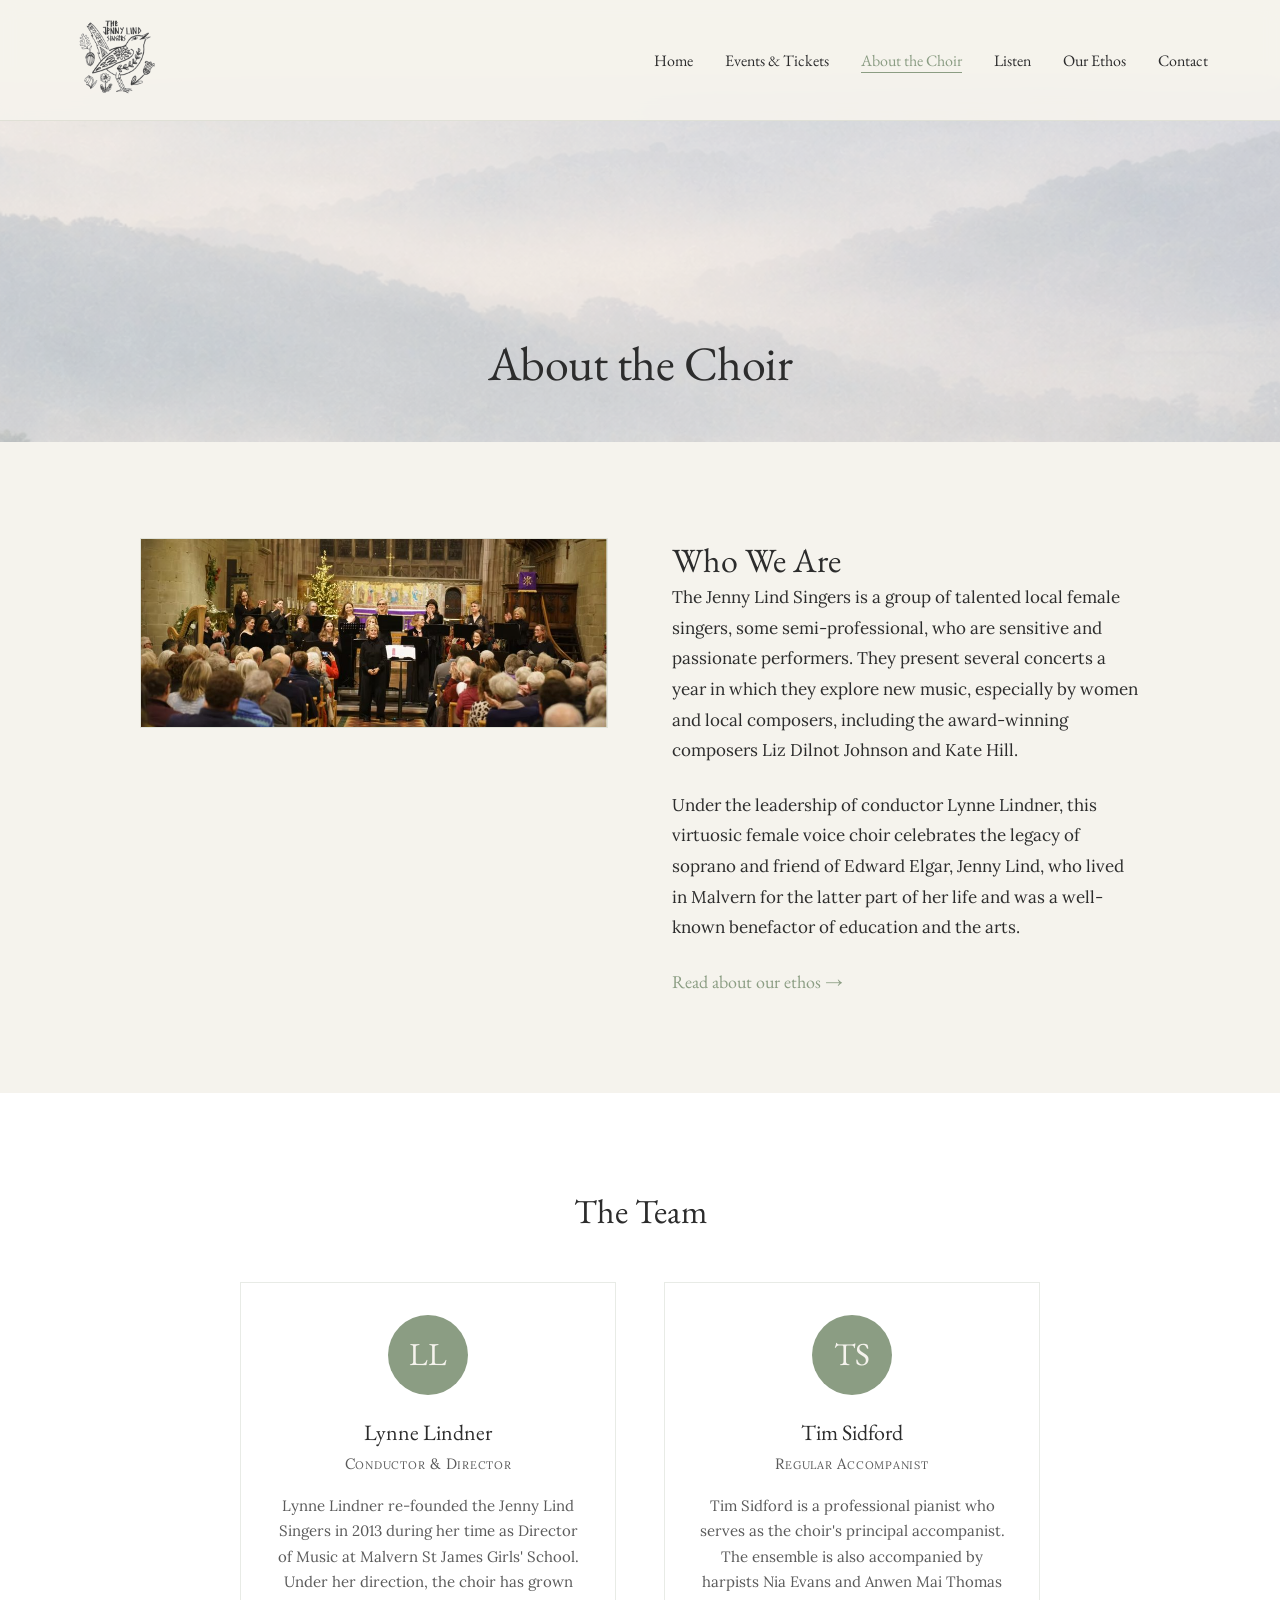
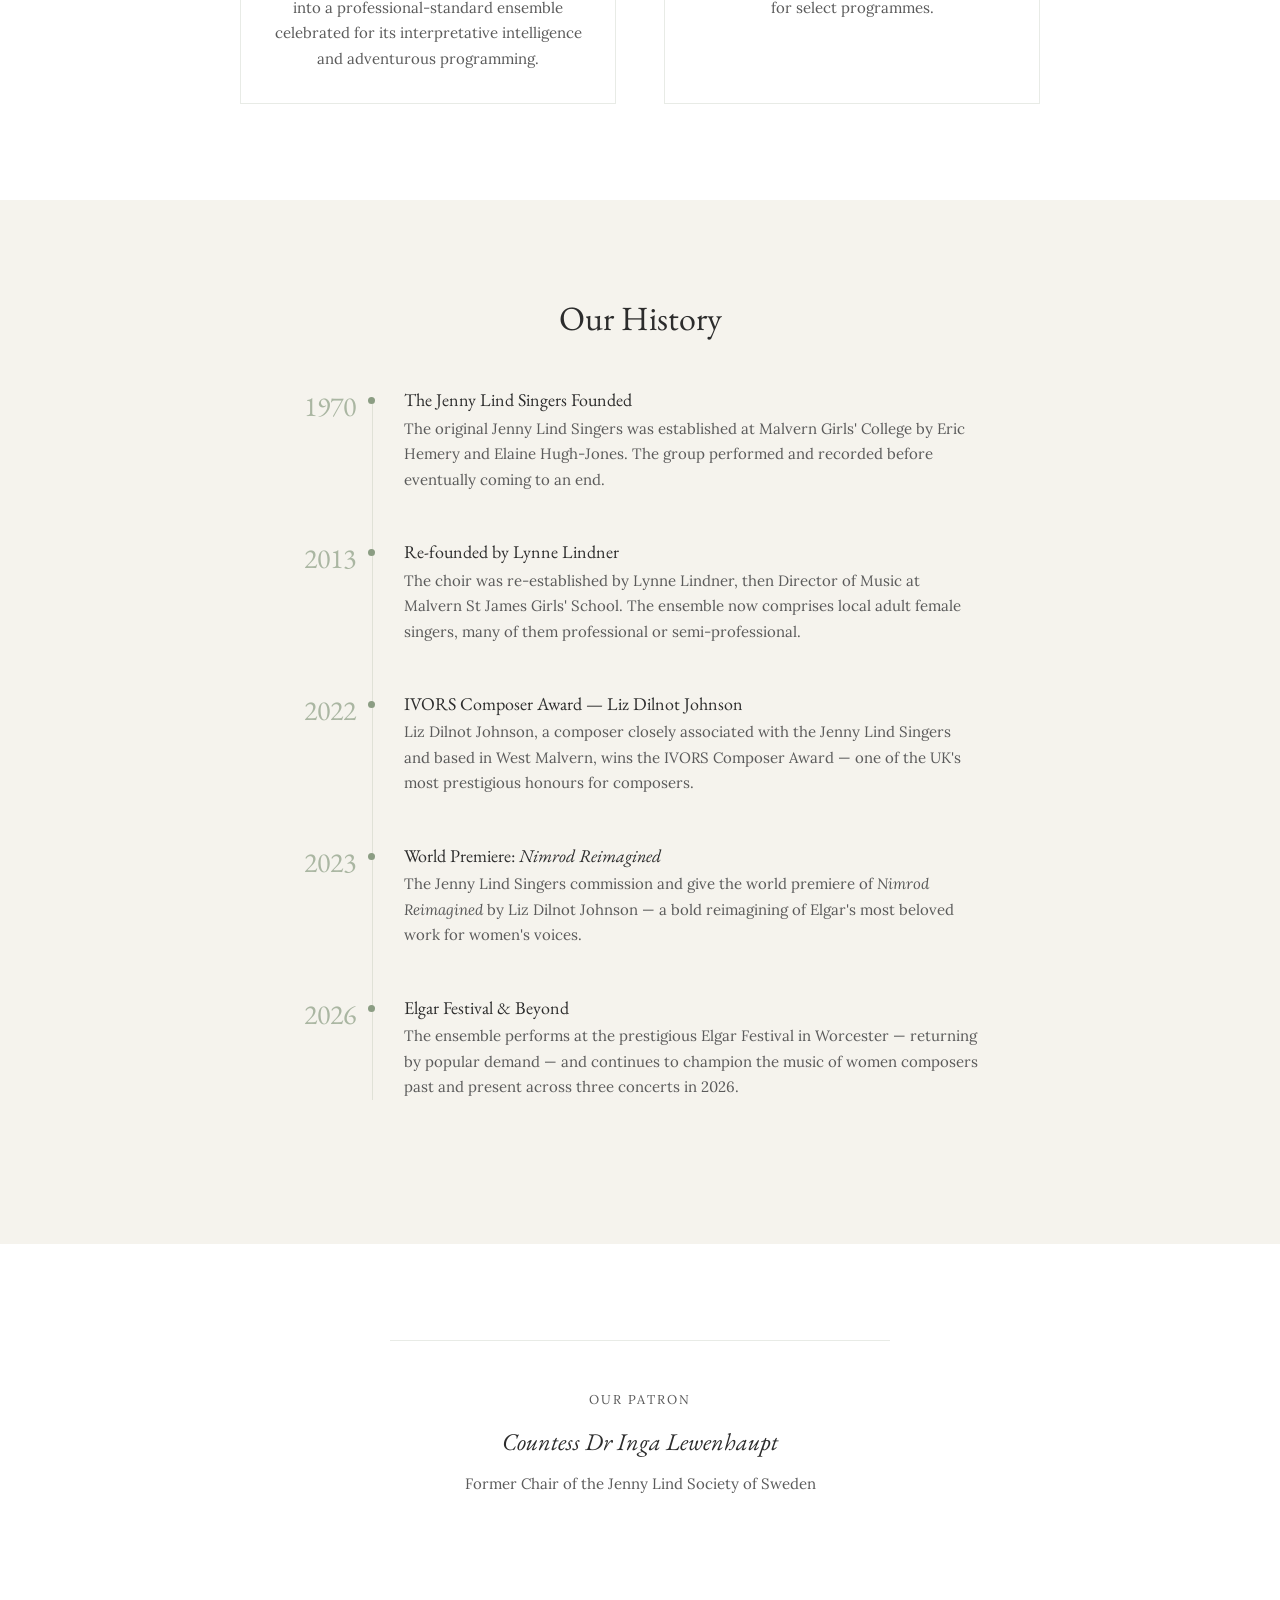
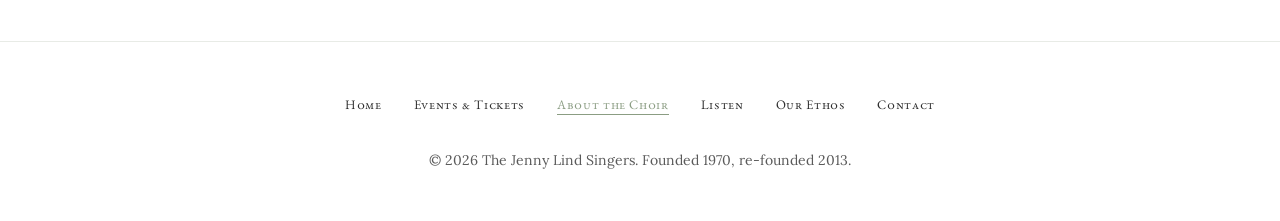
==== about.html @ fe345104 "Add multi-page site: About, Events, Listen, Ethos, Contact - Extract styles to shared styles.css and" ====
<!DOCTYPE html>
<html lang="en">
<head>
    <meta charset="UTF-8">
    <meta name="viewport" content="width=device-width, initial-scale=1.0">
    <title>About the Choir — The Jenny Lind Singers</title>
    <meta name="description" content="The story, the people, and the legacy behind the Jenny Lind Singers — a virtuosic female voice choir rooted in the Malvern Hills.">
    <link rel="preconnect" href="https://fonts.googleapis.com">
    <link rel="preconnect" href="https://fonts.gstatic.com" crossorigin>
    <link href="https://fonts.googleapis.com/css2?family=EB+Garamond:ital,wght@0,400;0,500;0,600;1,400&family=Lora:ital,wght@0,400;0,500;1,400&display=swap" rel="stylesheet">
    <link rel="stylesheet" href="styles.css">
</head>
<body>

    <header>
        <div class="header-content">
            <a href="index.html">
                <img src="JLS_logo.png" alt="The Jenny Lind Singers — Home" class="logo">
            </a>
            <nav aria-label="Main navigation">
                <ul>
                    <li><a href="index.html">Home</a></li>
                    <li><a href="events.html">Events &amp; Tickets</a></li>
                    <li><a href="about.html">About the Choir</a></li>
                    <li><a href="listen.html">Listen</a></li>
                    <li><a href="ethos.html">Our Ethos</a></li>
                    <li><a href="contact.html">Contact</a></li>
                </ul>
            </nav>
            <button class="nav-toggle" aria-label="Open navigation" aria-expanded="false">
                <span></span><span></span><span></span>
            </button>
        </div>
    </header>

    <div class="page-hero page-hero--hills">
        <div class="page-hero-content">
            <h1>About the Choir</h1>
        </div>
    </div>

    <main>

        <!-- Introduction -->
        <section>
            <div class="container">
                <div class="about-intro-grid">
                    <div>
                        <img src="extracted/group-photo.jpg" alt="The Jenny Lind Singers in performance, December 2025. Photograph by Michael Whitefoot.">
                    </div>
                    <div class="about-intro-text">
                        <h2>Who We Are</h2>
                        <p>The Jenny Lind Singers is a group of talented local female singers, some semi-professional, who are sensitive and passionate performers. They present several concerts a year in which they explore new music, especially by women and local composers, including the award-winning composers Liz Dilnot Johnson and Kate Hill.</p>
                        <p>Under the leadership of conductor Lynne Lindner, this virtuosic female voice choir celebrates the legacy of soprano and friend of Edward Elgar, Jenny Lind, who lived in Malvern for the latter part of her life and was a well-known benefactor of education and the arts.</p>
                        <a href="ethos.html" class="ethos-link">Read about our ethos →</a>
                    </div>
                </div>
            </div>
        </section>

        <!-- The Team -->
        <section style="background: white;">
            <div class="container">
                <h2 style="text-align: center; margin-bottom: 3rem;">The Team</h2>
                <div class="people-grid">
                    <div class="profile-card">
                        <div class="profile-initial">LL</div>
                        <h3>Lynne Lindner</h3>
                        <p class="profile-role">Conductor &amp; Director</p>
                        <p>Lynne Lindner re-founded the Jenny Lind Singers in 2013 during her time as Director of Music at Malvern St James Girls' School. Under her direction, the choir has grown into a professional-standard ensemble celebrated for its interpretative intelligence and adventurous programming.</p>
                    </div>
                    <div class="profile-card">
                        <div class="profile-initial">TS</div>
                        <h3>Tim Sidford</h3>
                        <p class="profile-role">Regular Accompanist</p>
                        <p>Tim Sidford is a professional pianist who serves as the choir's principal accompanist. The ensemble is also accompanied by harpists Nia Evans and Anwen Mai Thomas for select programmes.</p>
                    </div>
                </div>
            </div>
        </section>

        <!-- History -->
        <section>
            <div class="container">
                <h2 style="text-align: center; margin-bottom: 3rem;">Our History</h2>
                <div class="timeline">
                    <div class="timeline-entry">
                        <div class="timeline-year">1970</div>
                        <div class="timeline-dot"></div>
                        <div class="timeline-text">
                            <h4>The Jenny Lind Singers Founded</h4>
                            <p>The original Jenny Lind Singers was established at Malvern Girls' College by Eric Hemery and Elaine Hugh-Jones. The group performed and recorded before eventually coming to an end.</p>
                        </div>
                    </div>
                    <div class="timeline-entry">
                        <div class="timeline-year">2013</div>
                        <div class="timeline-dot"></div>
                        <div class="timeline-text">
                            <h4>Re-founded by Lynne Lindner</h4>
                            <p>The choir was re-established by Lynne Lindner, then Director of Music at Malvern St James Girls' School. The ensemble now comprises local adult female singers, many of them professional or semi-professional.</p>
                        </div>
                    </div>
                    <div class="timeline-entry">
                        <div class="timeline-year">2022</div>
                        <div class="timeline-dot"></div>
                        <div class="timeline-text">
                            <h4>IVORS Composer Award — Liz Dilnot Johnson</h4>
                            <p>Liz Dilnot Johnson, a composer closely associated with the Jenny Lind Singers and based in West Malvern, wins the IVORS Composer Award — one of the UK's most prestigious honours for composers.</p>
                        </div>
                    </div>
                    <div class="timeline-entry">
                        <div class="timeline-year">2023</div>
                        <div class="timeline-dot"></div>
                        <div class="timeline-text">
                            <h4>World Premiere: <em>Nimrod Reimagined</em></h4>
                            <p>The Jenny Lind Singers commission and give the world premiere of <em>Nimrod Reimagined</em> by Liz Dilnot Johnson — a bold reimagining of Elgar's most beloved work for women's voices.</p>
                        </div>
                    </div>
                    <div class="timeline-entry">
                        <div class="timeline-year">2026</div>
                        <div class="timeline-dot"></div>
                        <div class="timeline-text">
                            <h4>Elgar Festival &amp; Beyond</h4>
                            <p>The ensemble performs at the prestigious Elgar Festival in Worcester — returning by popular demand — and continues to champion the music of women composers past and present across three concerts in 2026.</p>
                        </div>
                    </div>
                </div>
            </div>
        </section>

        <!-- Patron -->
        <section style="background: white;">
            <div class="container">
                <div class="patron-block">
                    <p class="patron-title">Our Patron</p>
                    <p class="patron-name">Countess Dr Inga Lewenhaupt</p>
                    <p class="patron-note">Former Chair of the Jenny Lind Society of Sweden</p>
                </div>
            </div>
        </section>

    </main>

    <footer>
        <div class="footer-content">
            <nav class="footer-nav" aria-label="Footer navigation">
                <ul>
                    <li><a href="index.html">Home</a></li>
                    <li><a href="events.html">Events &amp; Tickets</a></li>
                    <li><a href="about.html">About the Choir</a></li>
                    <li><a href="listen.html">Listen</a></li>
                    <li><a href="ethos.html">Our Ethos</a></li>
                    <li><a href="contact.html">Contact</a></li>
                </ul>
            </nav>
            <p class="copyright">© 2026 The Jenny&nbsp;Lind Singers. Founded 1970, re-founded 2013.</p>
        </div>
    </footer>

    <script src="nav.js"></script>
</body>
</html>
---- styles.css ----
/* ===== CSS Variables ===== */
:root {
    --sage-green: #8B9D83;
    --cream: #F5F3ED;
    --lavender: #D4C9DB;
    --text-dark: #2C2C2C;
    --text-light: #5A5A5A;
    --border-subtle: rgba(139, 157, 131, 0.2);
}

/* ===== Reset & Base ===== */
* { margin: 0; padding: 0; box-sizing: border-box; }
html { scroll-behavior: smooth; }
body {
    font-family: 'Lora', serif;
    font-size: 16px;
    line-height: 1.7;
    color: var(--text-dark);
    background-color: var(--cream);
    text-rendering: optimizeLegibility;
}

/* ===== Typography ===== */
h1, h2, h3, h4, h5, h6 {
    font-family: 'EB Garamond', serif;
    font-weight: 400;
    line-height: 1.3;
    font-feature-settings: "liga" 1, "kern" 1;
}
h1 { font-size: 3.375rem; letter-spacing: -0.01em; }
h2 { font-size: 2.125rem; }
h3 { font-size: 1.5rem; }

a { color: var(--sage-green); text-decoration: none; transition: all 0.3s ease; }
a:hover { text-decoration: underline; }

/* ===== Header ===== */
header {
    position: fixed; top: 0; left: 0; right: 0;
    background: rgba(245, 243, 237, 0.95);
    backdrop-filter: blur(10px);
    z-index: 1000;
    border-bottom: 1px solid var(--border-subtle);
}
.header-content {
    max-width: 1200px; margin: 0 auto;
    padding: 1rem 2rem;
    display: flex; justify-content: space-between; align-items: center;
}
.logo { max-height: 80px; width: auto; }
nav ul { list-style: none; display: flex; gap: 2rem; }
nav a { font-family: 'EB Garamond', serif; font-size: 1rem; color: var(--text-dark); transition: color 0.3s ease, letter-spacing 0.2s ease; }
nav a:hover { color: var(--sage-green); text-decoration: none; letter-spacing: 0.02em; }
nav a.nav-active { color: var(--sage-green); border-bottom: 1px solid var(--sage-green); padding-bottom: 1px; }

/* ===== Mobile Nav Toggle ===== */
.nav-toggle {
    display: none; flex-direction: column; gap: 5px;
    background: none; border: none; cursor: pointer; padding: 0.5rem;
}
.nav-toggle span {
    display: block; width: 24px; height: 1px;
    background: var(--text-dark);
    transition: transform 0.3s ease, opacity 0.3s ease;
}

/* ===== Hero ===== */
#hero {
    min-height: 70vh; height: 70vh;
    display: flex; flex-direction: column;
    justify-content: center; align-items: center; text-align: center;
    background-image: url('waves2.png');
    background-size: cover; background-position: center; background-repeat: no-repeat;
    padding: 2rem; margin-top: 82px; position: relative;
}
#hero::before {
    content: ''; position: absolute; inset: 0;
    background: rgba(245, 243, 237, 0.3);
}
.hero-content { position: relative; z-index: 1; max-width: 800px; }
#hero h1 { margin-bottom: 1rem; animation: fadeUp 0.8s ease both; }
.hero-subtitle {
    font-family: 'EB Garamond', serif;
    font-size: 1.375rem; font-weight: 400;
    color: var(--text-light);
    animation: fadeUp 0.8s ease 0.2s both;
}

@keyframes fadeUp {
    from { opacity: 0; transform: translateY(16px); }
    to   { opacity: 1; transform: translateY(0); }
}

/* ===== Inner Page Hero ===== */
.page-hero {
    min-height: 40vh;
    display: flex; align-items: flex-end;
    padding-bottom: 3rem;
    background-image: url('waves2.png');
    background-size: cover; background-position: center;
    margin-top: 82px; position: relative;
}
.page-hero::before {
    content: ''; position: absolute; inset: 0;
    background: rgba(245, 243, 237, 0.55);
}
.page-hero-content {
    position: relative; z-index: 1;
    max-width: 1200px; margin: 0 auto; padding: 0 2rem;
}
.page-hero h1 { font-size: 3rem; letter-spacing: -0.01em; }
.page-hero--hills { background-image: url('3hills.png'); }

/* ===== Container & Layout ===== */
.container { max-width: 1200px; margin: 0 auto; padding: 0 2rem; }
section { padding: 6rem 0; }

/* ===== Next Concert (homepage) ===== */
#next-concert { text-align: center; }
.concert-card {
    max-width: 600px; margin: 3rem auto 0;
    padding: 3rem; border: 1px solid var(--border-subtle); background: white;
}
.concert-card h3 { font-size: 2rem; margin-bottom: 1.5rem; }
.concert-details { margin-bottom: 2rem; color: var(--text-light); }
.concert-details p { margin: 0.5rem 0; }
.qr-block { margin-top: 1rem; padding-top: 1rem; border-top: 1px solid var(--border-subtle); }
.qr-label { font-size: 0.875rem; color: var(--text-light); margin-bottom: 0.5rem; }
.qr-code { width: 150px; height: 150px; display: block; margin: 0 auto; }
.also-coming-up { margin-top: 1.5rem; font-size: 0.9375rem; color: var(--text-light); }
.ethos-second { margin-top: 1rem; }

/* ===== Buttons ===== */
.btn-primary {
    display: inline-block; padding: 14px 32px;
    background-color: var(--sage-green); color: var(--cream);
    border: none; border-radius: 0;
    font-family: 'EB Garamond', serif; font-size: 1.125rem;
    cursor: pointer; transition: background-color 0.3s ease; text-decoration: none;
}
.btn-primary:hover { background-color: #7a8c73; text-decoration: none; }
.btn-secondary {
    display: inline-block; padding: 12px 28px;
    background: transparent; color: var(--sage-green);
    border: 1px solid var(--sage-green); border-radius: 0;
    font-family: 'EB Garamond', serif; font-size: 1rem;
    cursor: pointer; transition: all 0.3s ease; text-decoration: none;
}
.btn-secondary:hover { background: var(--sage-green); color: var(--cream); text-decoration: none; }
.btn-submit { width: 100%; }

/* ===== Audio Player ===== */
#audio { background: white; padding: 2.5rem 0; }
#audio h2 { text-align: center; margin-bottom: 2rem; }
.audio-player { max-width: 700px; margin: 0 auto; }
.audio-intro { color: var(--text-light); font-size: 1rem; margin-bottom: 2rem; }
.track-list { margin-bottom: 2rem; }
.track-item { padding: 1rem; border-bottom: 1px solid var(--border-subtle); cursor: pointer; transition: background-color 0.3s ease; }
.track-item:hover { background-color: rgba(139, 157, 131, 0.05); }
.track-item.active { background-color: rgba(139, 157, 131, 0.1); }
.track-title { font-weight: 500; color: var(--text-dark); }
.track-source { font-size: 0.875rem; color: var(--text-light); margin-top: 0.25rem; }
.audio-controls { display: flex; align-items: center; gap: 1rem; padding: 1.5rem; border: 1px solid var(--border-subtle); }
.play-btn {
    width: 48px; height: 48px; border-radius: 50%;
    background-color: var(--sage-green); border: none; cursor: pointer;
    display: flex; align-items: center; justify-content: center; flex-shrink: 0;
    transition: background-color 0.3s ease;
}
.play-btn:hover { background-color: #7a8c73; }
.play-icon { width: 0; height: 0; border-style: solid; border-width: 8px 0 8px 14px; border-color: transparent transparent transparent var(--cream); margin-left: 3px; }
.pause-icon { display: none; width: 14px; height: 16px; border-left: 4px solid var(--cream); border-right: 4px solid var(--cream); }
.play-btn.playing .play-icon { display: none; }
.play-btn.playing .pause-icon { display: block; }
.progress-container { flex: 1; display: flex; flex-direction: column; gap: 0.5rem; }
.progress-bar { width: 100%; height: 4px; background-color: var(--border-subtle); cursor: pointer; position: relative; }
.progress-fill { height: 100%; background-color: var(--sage-green); width: 0%; transition: width 0.1s linear; }
.time-display { font-size: 0.875rem; color: var(--text-light); }

/* ===== Reviews / Social Proof ===== */
#reviews { background: white; padding: 2.5rem 0; }
.reviews-container { max-width: 800px; margin: 0 auto; }
.review { margin-bottom: 2rem; }
.review:last-child { margin-bottom: 0; }
.review-text { font-style: italic; font-size: 1.125rem; line-height: 1.8; margin-bottom: 1rem; }
.review-attribution { text-align: right; color: var(--text-light); font-size: 0.9375rem; }
.accolade { text-align: center; margin-top: 2rem; color: var(--text-light); }

/* ===== Ethos (homepage section) ===== */
#ethos { text-align: center; }
.ethos-content { max-width: 700px; margin: 0 auto; }
#ethos h2 { margin-bottom: 2rem; }
#ethos p { margin-bottom: 2rem; font-size: 1.0625rem; line-height: 1.8; }
.ethos-link { font-family: 'EB Garamond', serif; font-size: 1.125rem; }
.history-note { margin-top: 3rem; font-size: 0.9375rem; color: var(--text-light); }

/* ===== Composers (homepage section) ===== */
#composers { background: white; }
#composers h2 { text-align: center; margin-bottom: 1rem; }
.composers-intro { text-align: center; color: var(--text-light); margin-bottom: 2rem; }
.composers-list { max-width: 600px; margin: 0 auto; display: grid; grid-template-columns: 1fr 1fr; gap: 2rem; }
.composer-link { text-align: center; padding: 2rem; border: 1px solid var(--border-subtle); transition: border-color 0.3s ease; }
.composer-link:hover { border-color: var(--sage-green); text-decoration: none; }
.composer-name { font-family: 'EB Garamond', serif; font-size: 1.25rem; color: var(--text-dark); }

/* ===== Mailing List ===== */
#mailing-list { text-align: center; }
#mailing-list h2 { margin-bottom: 1rem; }
.mailing-list-benefit { color: var(--text-light); margin-bottom: 2rem; }
.mailing-form { max-width: 500px; margin: 0 auto; }
.form-group { margin-bottom: 1rem; text-align: left; }
.form-group label { display: block; margin-bottom: 0.5rem; font-size: 0.9375rem; }
.form-group input[type="email"],
.form-group input[type="text"] {
    width: 100%; padding: 12px;
    border: 1px solid var(--border-subtle); border-radius: 0;
    font-family: 'Lora', serif; font-size: 1rem; background: white;
}
.form-group input[type="email"]:focus,
.form-group input[type="text"]:focus {
    outline: none; border-color: var(--sage-green);
    box-shadow: 0 0 0 3px rgba(139, 157, 131, 0.15);
}
.checkbox-group { display: flex; align-items: flex-start; gap: 0.5rem; margin-bottom: 1.5rem; }
.checkbox-group input[type="checkbox"] { margin-top: 0.25rem; flex-shrink: 0; }
.checkbox-group label { font-size: 0.875rem; color: var(--text-light); }

/* ===== Footer ===== */
footer { background: white; border-top: 1px solid var(--border-subtle); padding: 3rem 0; }
.footer-content { max-width: 1200px; margin: 0 auto; padding: 0 2rem; text-align: center; }
.footer-nav { margin-bottom: 2rem; }
.footer-nav ul { list-style: none; display: flex; justify-content: center; gap: 2rem; flex-wrap: wrap; }
.footer-nav a {
    font-family: 'EB Garamond', serif; color: var(--text-dark);
    font-variant: small-caps; letter-spacing: 0.05em; font-size: 0.8125rem;
    transition: color 0.3s ease;
}
.footer-nav a:hover { color: var(--sage-green); text-decoration: none; }
.copyright { color: var(--text-light); font-size: 0.875rem; }

/* ===== Focus States ===== */
a:focus, button:focus, input:focus, select:focus, textarea:focus {
    outline: 2px solid var(--sage-green); outline-offset: 2px;
}

/* ===== About Page ===== */
.about-intro-grid {
    display: grid; grid-template-columns: 1fr 1fr; gap: 4rem; align-items: start;
    max-width: 1000px; margin: 0 auto;
}
.about-intro-grid img { width: 100%; height: auto; border: 1px solid var(--border-subtle); }
.about-intro-text p { font-size: 1.0625rem; line-height: 1.8; margin-bottom: 1.5rem; }
.people-grid { display: grid; grid-template-columns: 1fr 1fr; gap: 3rem; max-width: 800px; margin: 0 auto; }
.profile-card { text-align: center; padding: 2rem; border: 1px solid var(--border-subtle); background: white; }
.profile-initial {
    width: 80px; height: 80px; border-radius: 50%;
    background: var(--sage-green); color: var(--cream);
    font-family: 'EB Garamond', serif; font-size: 2rem;
    display: flex; align-items: center; justify-content: center;
    margin: 0 auto 1.5rem;
}
.profile-card h3 { font-size: 1.375rem; margin-bottom: 0.25rem; }
.profile-role { font-variant: small-caps; font-size: 0.875rem; color: var(--text-light); letter-spacing: 0.05em; margin-bottom: 1rem; }
.profile-card p { font-size: 0.9375rem; color: var(--text-light); line-height: 1.7; }
.patron-block { text-align: center; max-width: 500px; margin: 0 auto; padding: 3rem 0; border-top: 1px solid var(--border-subtle); }
.patron-title { font-size: 0.8rem; text-transform: uppercase; letter-spacing: 0.15em; color: var(--text-light); margin-bottom: 0.75rem; }
.patron-name { font-family: 'EB Garamond', serif; font-size: 1.5rem; font-style: italic; color: var(--text-dark); margin-bottom: 0.5rem; }
.patron-note { font-size: 0.9375rem; color: var(--text-light); }

/* ===== Timeline ===== */
.timeline { position: relative; max-width: 680px; margin: 0 auto; padding-left: 0; }
.timeline::before {
    content: ''; position: absolute;
    left: 72px; top: 0.6rem; bottom: 0;
    width: 1px; background: var(--border-subtle);
}
.timeline-entry { display: flex; gap: 0; margin-bottom: 3rem; position: relative; align-items: flex-start; }
.timeline-year {
    font-family: 'EB Garamond', serif; font-size: 1.75rem;
    color: var(--sage-green); opacity: 0.7;
    min-width: 72px; text-align: right; padding-top: 0; line-height: 1.3;
    padding-right: 1rem;
    flex-shrink: 0;
}
.timeline-dot {
    position: absolute; left: 68px; top: 0.55rem;
    width: 7px; height: 7px; border-radius: 50%;
    background: var(--sage-green); flex-shrink: 0;
}
.timeline-text { padding-left: 2rem; }
.timeline-text h4 { font-family: 'EB Garamond', serif; font-size: 1.125rem; margin-bottom: 0.25rem; }
.timeline-text p { font-size: 0.9375rem; color: var(--text-light); }

/* ===== Events Page ===== */
.events-list { max-width: 800px; margin: 0 auto; }
.event-card {
    display: grid; grid-template-columns: 100px 1fr auto;
    gap: 2rem; align-items: center;
    padding: 2rem; border: 1px solid var(--border-subtle); background: white;
    margin-bottom: 1.5rem;
    transition: border-color 0.3s ease, transform 0.25s ease;
}
.event-card:hover { border-color: var(--sage-green); transform: translateY(-2px); }
.event-date { text-align: center; border-right: 1px solid var(--border-subtle); padding-right: 2rem; }
.event-date-num { font-family: 'EB Garamond', serif; font-size: 2.5rem; line-height: 1; color: var(--sage-green); }
.event-date-month { font-size: 0.8rem; text-transform: uppercase; letter-spacing: 0.1em; color: var(--text-light); margin-top: 0.25rem; }
.event-date-year { font-size: 0.8rem; color: var(--text-light); }
.event-details h3 { font-size: 1.375rem; margin-bottom: 0.25rem; }
.event-venue { font-style: italic; color: var(--text-light); font-size: 0.9375rem; margin-top: 0.25rem; }
.event-desc { font-size: 0.9375rem; margin-top: 0.5rem; color: var(--text-light); }
.event-cta { flex-shrink: 0; }
.featured-concert { max-width: 800px; margin: 0 auto; }
.past-performances { max-width: 680px; margin: 0 auto; color: var(--text-light); font-size: 1rem; line-height: 1.8; }

/* ===== Listen / Composers Page ===== */
.listen-intro { max-width: 680px; margin: 0 auto 3rem; color: var(--text-light); font-size: 1.0625rem; line-height: 1.8; text-align: center; }
.composer-profile {
    display: grid; grid-template-columns: 1fr 1fr;
    gap: 4rem; align-items: start;
    margin-bottom: 5rem; padding-bottom: 5rem;
    border-bottom: 1px solid var(--border-subtle);
}
.composer-profile:last-of-type { border-bottom: none; margin-bottom: 0; padding-bottom: 0; }
.composer-profile--reverse { direction: rtl; }
.composer-profile--reverse > * { direction: ltr; }
.composer-image-placeholder {
    width: 100%; aspect-ratio: 3/4;
    background: var(--border-subtle);
    display: flex; align-items: center; justify-content: center;
}
.composer-name-heading { font-size: 2rem; margin-bottom: 0.25rem; }
.composer-location { font-style: italic; color: var(--text-light); font-size: 0.9375rem; margin-bottom: 1.5rem; }
.composer-quote {
    border-left: 2px solid var(--sage-green); padding-left: 1.5rem;
    margin: 2rem 0; font-style: italic; color: var(--text-light); line-height: 1.7;
}
.composer-quote cite { display: block; font-style: normal; font-size: 0.875rem; margin-top: 0.5rem; }
.accolade-badge {
    display: inline-block; border: 1px solid var(--sage-green);
    color: var(--sage-green); padding: 4px 12px;
    font-size: 0.8rem; font-family: 'EB Garamond', serif;
    letter-spacing: 0.05em; margin-bottom: 1.5rem;
}
.composer-works { margin: 1.5rem 0; }
.composer-works h4 { font-family: 'EB Garamond', serif; font-size: 1rem; color: var(--text-light); font-style: italic; margin-bottom: 0.5rem; }
.composer-works ul { list-style: none; }
.composer-works li { font-size: 0.9375rem; color: var(--text-light); padding: 0.25rem 0; border-bottom: 1px solid var(--border-subtle); }
.composer-ext-link { display: inline-block; margin-top: 1.5rem; font-family: 'EB Garamond', serif; font-size: 1rem; }
.composer-ext-link::after { content: ' →'; }

/* ===== Ethos Page ===== */
.ethos-page-header {
    text-align: center; padding: 8rem 2rem 5rem;
    margin-top: 82px; background: var(--cream);
}
.ethos-title { font-size: 5rem; font-weight: 400; line-height: 1.1; margin-bottom: 2rem; letter-spacing: -0.02em; }
.ethos-rule { width: 60px; height: 1px; background: var(--sage-green); margin: 0 auto; }
.ethos-body { max-width: 680px; margin: 0 auto; padding: 0 2rem; }
.ethos-opening {
    font-family: 'EB Garamond', serif; font-size: 1.875rem;
    font-style: italic; text-align: center; line-height: 1.5;
    margin-bottom: 1rem;
}
.ethos-attribution { text-align: center; color: var(--text-light); font-size: 0.9375rem; margin-bottom: 4rem; }
.ethos-section { padding: 4rem 0; border-top: 1px solid var(--border-subtle); }
.ethos-section h2 { margin-bottom: 2rem; }
.ethos-section p { font-size: 1.0625rem; line-height: 1.85; margin-bottom: 1.5rem; }
.drop-cap::first-letter {
    font-family: 'EB Garamond', serif; font-size: 4.5rem;
    float: left; line-height: 0.8;
    margin-right: 0.08em; margin-top: 0.05em;
    color: var(--sage-green);
}
.ethos-pull-quote {
    border-left: 2px solid var(--sage-green);
    padding: 0.5rem 0 0.5rem 2rem;
    margin: 3rem 0;
    font-family: 'EB Garamond', serif; font-size: 1.5rem;
    font-style: italic; line-height: 1.5;
    color: var(--text-dark);
}
.ethos-closing { font-size: 1.0625rem; line-height: 1.8; color: var(--text-light); }

/* ===== Contact Page ===== */
.contact-grid { display: grid; grid-template-columns: 3fr 2fr; gap: 5rem; max-width: 900px; margin: 0 auto; }
.contact-form-label { font-size: 0.8rem; text-transform: uppercase; letter-spacing: 0.1em; color: var(--text-light); margin-bottom: 1.5rem; display: block; }
.form-row { margin-bottom: 1.25rem; }
.form-row label { display: block; margin-bottom: 0.4rem; font-size: 0.9375rem; }
.form-row input[type="text"],
.form-row input[type="email"] {
    width: 100%; padding: 12px;
    border: 1px solid var(--border-subtle); border-radius: 0;
    font-family: 'Lora', serif; font-size: 1rem; background: white;
    transition: border-color 0.3s ease, box-shadow 0.3s ease;
}
.form-row input[type="text"]:focus,
.form-row input[type="email"]:focus {
    outline: none; border-color: var(--sage-green);
    box-shadow: 0 0 0 3px rgba(139, 157, 131, 0.15);
}
.form-select {
    width: 100%; padding: 12px;
    border: 1px solid var(--border-subtle); border-radius: 0;
    font-family: 'Lora', serif; font-size: 1rem; background: white;
    appearance: none;
    background-image: url("data:image/svg+xml,%3Csvg xmlns='http://www.w3.org/2000/svg' width='12' height='8' viewBox='0 0 12 8'%3E%3Cpath d='M1 1l5 5 5-5' stroke='%238B9D83' stroke-width='1.5' fill='none' stroke-linecap='round'/%3E%3C/svg%3E");
    background-repeat: no-repeat; background-position: right 14px center;
    cursor: pointer;
    transition: border-color 0.3s ease, box-shadow 0.3s ease;
}
.form-select:focus {
    outline: none; border-color: var(--sage-green);
    box-shadow: 0 0 0 3px rgba(139, 157, 131, 0.15);
}
textarea {
    width: 100%; padding: 12px;
    border: 1px solid var(--border-subtle); border-radius: 0;
    font-family: 'Lora', serif; font-size: 1rem; background: white;
    resize: vertical; min-height: 160px;
    transition: border-color 0.3s ease, box-shadow 0.3s ease;
}
textarea:focus {
    outline: none; border-color: var(--sage-green);
    box-shadow: 0 0 0 3px rgba(139, 157, 131, 0.15);
}
.contact-aside { padding-top: 0.5rem; }
.contact-aside p { font-size: 1rem; line-height: 1.8; color: var(--text-light); margin-bottom: 1rem; }
.contact-divider { height: 1px; background: var(--border-subtle); margin: 2rem 0; }
.contact-aside h3 { font-size: 1.25rem; margin-bottom: 0.75rem; }

/* ===== Responsive ===== */
@media (max-width: 768px) {
    h1 { font-size: 2.5rem; }
    h2 { font-size: 1.75rem; }
    .header-content { position: relative; }
    nav ul {
        display: none; flex-direction: column;
        position: absolute; top: 100%; left: 0; right: 0;
        background: rgba(245, 243, 237, 0.98);
        border-bottom: 1px solid var(--border-subtle);
        padding: 1rem 2rem 2rem; gap: 0.75rem;
    }
    nav ul.open { display: flex; }
    .nav-toggle { display: flex; }
    section { padding: 4rem 0; }
    .concert-card { padding: 2rem; }
    .composers-list { grid-template-columns: 1fr; }
    .footer-nav ul { flex-direction: column; gap: 0.5rem; }
    .about-intro-grid { grid-template-columns: 1fr; gap: 2rem; }
    .people-grid { grid-template-columns: 1fr; }
    .composer-profile { grid-template-columns: 1fr; gap: 2rem; }
    .composer-profile--reverse { direction: ltr; }
    .event-card { grid-template-columns: 1fr; }
    .event-date { border-right: none; border-bottom: 1px solid var(--border-subtle); padding-right: 0; padding-bottom: 1rem; text-align: left; display: flex; gap: 0.5rem; align-items: baseline; }
    .contact-grid { grid-template-columns: 1fr; gap: 3rem; }
    .ethos-title { font-size: 3.5rem; }
}

@media (max-width: 480px) {
    h1 { font-size: 2rem; }
    h2 { font-size: 1.5rem; }
    .container { padding: 0 1rem; }
    .concert-card { padding: 1.5rem; }
    section { padding: 3rem 0; }
    .page-hero h1 { font-size: 2.25rem; }
    .ethos-title { font-size: 2.75rem; }
    .ethos-opening { font-size: 1.375rem; }
}
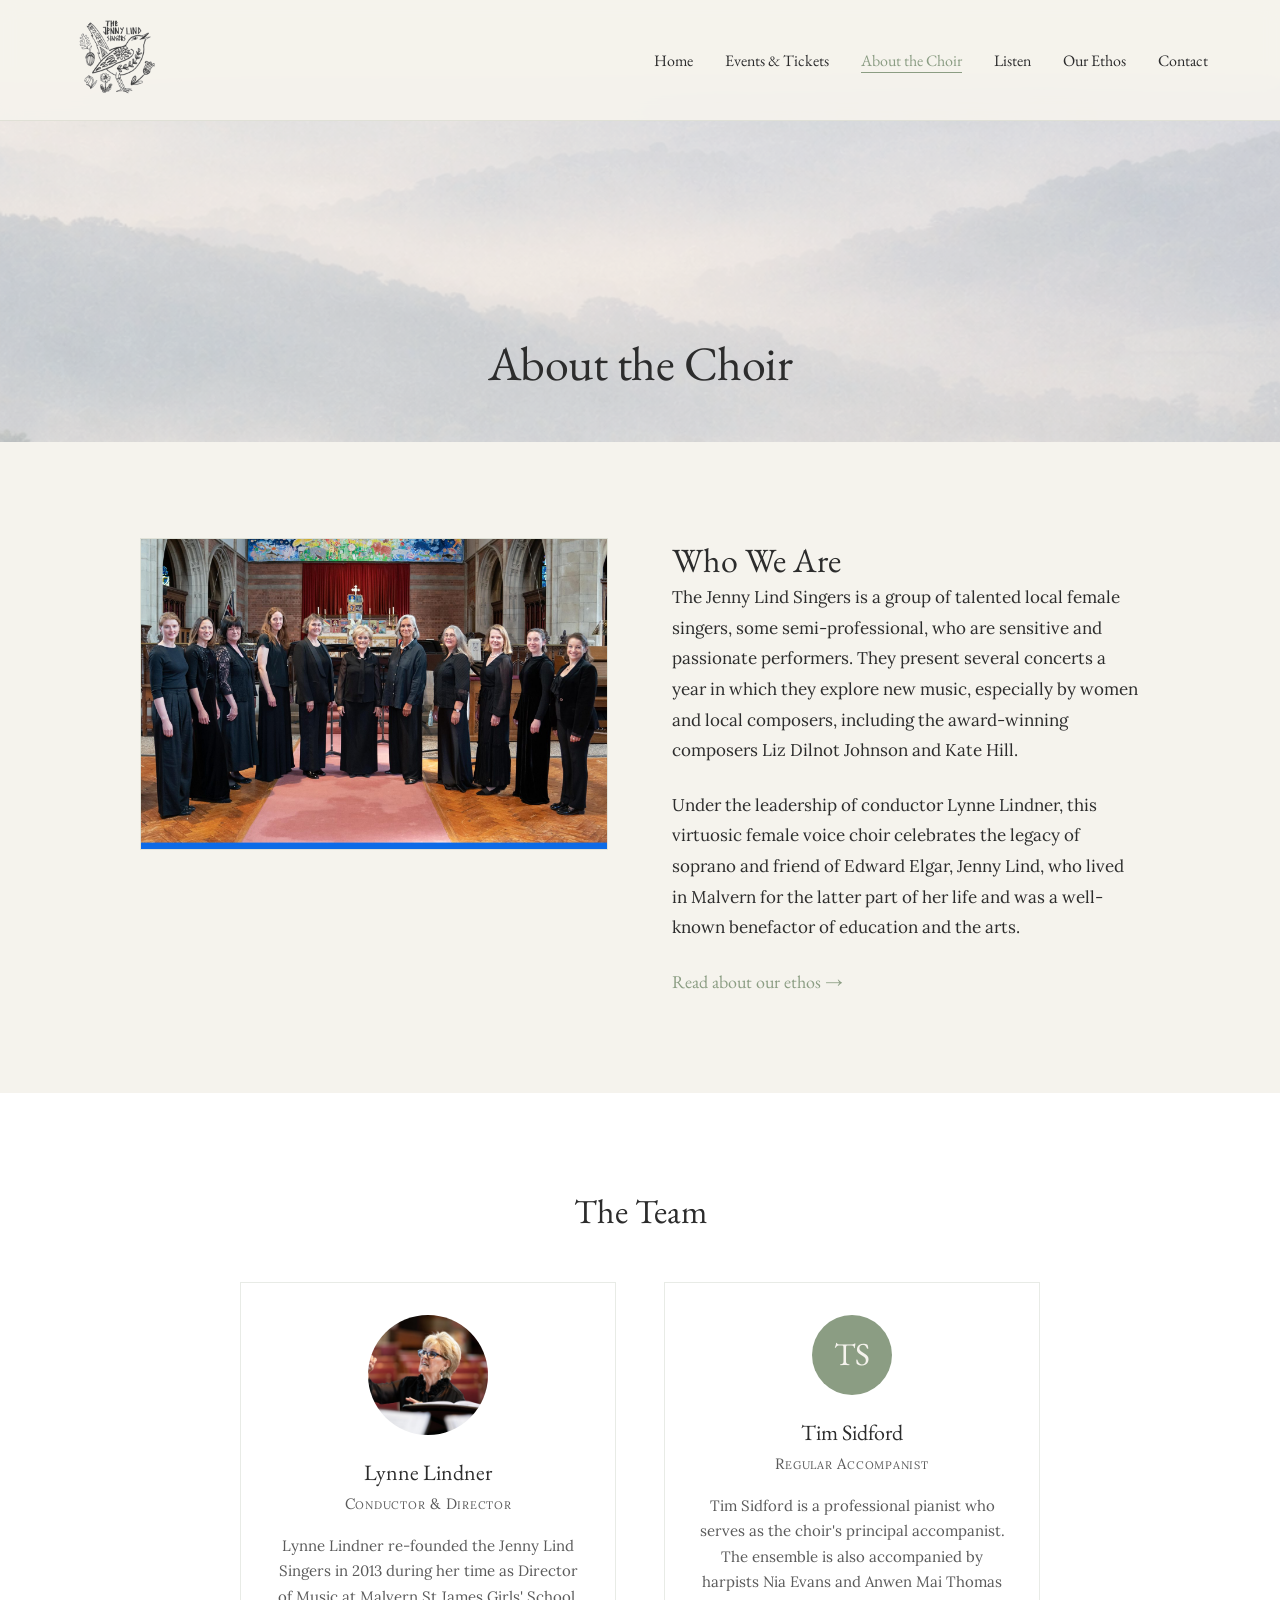
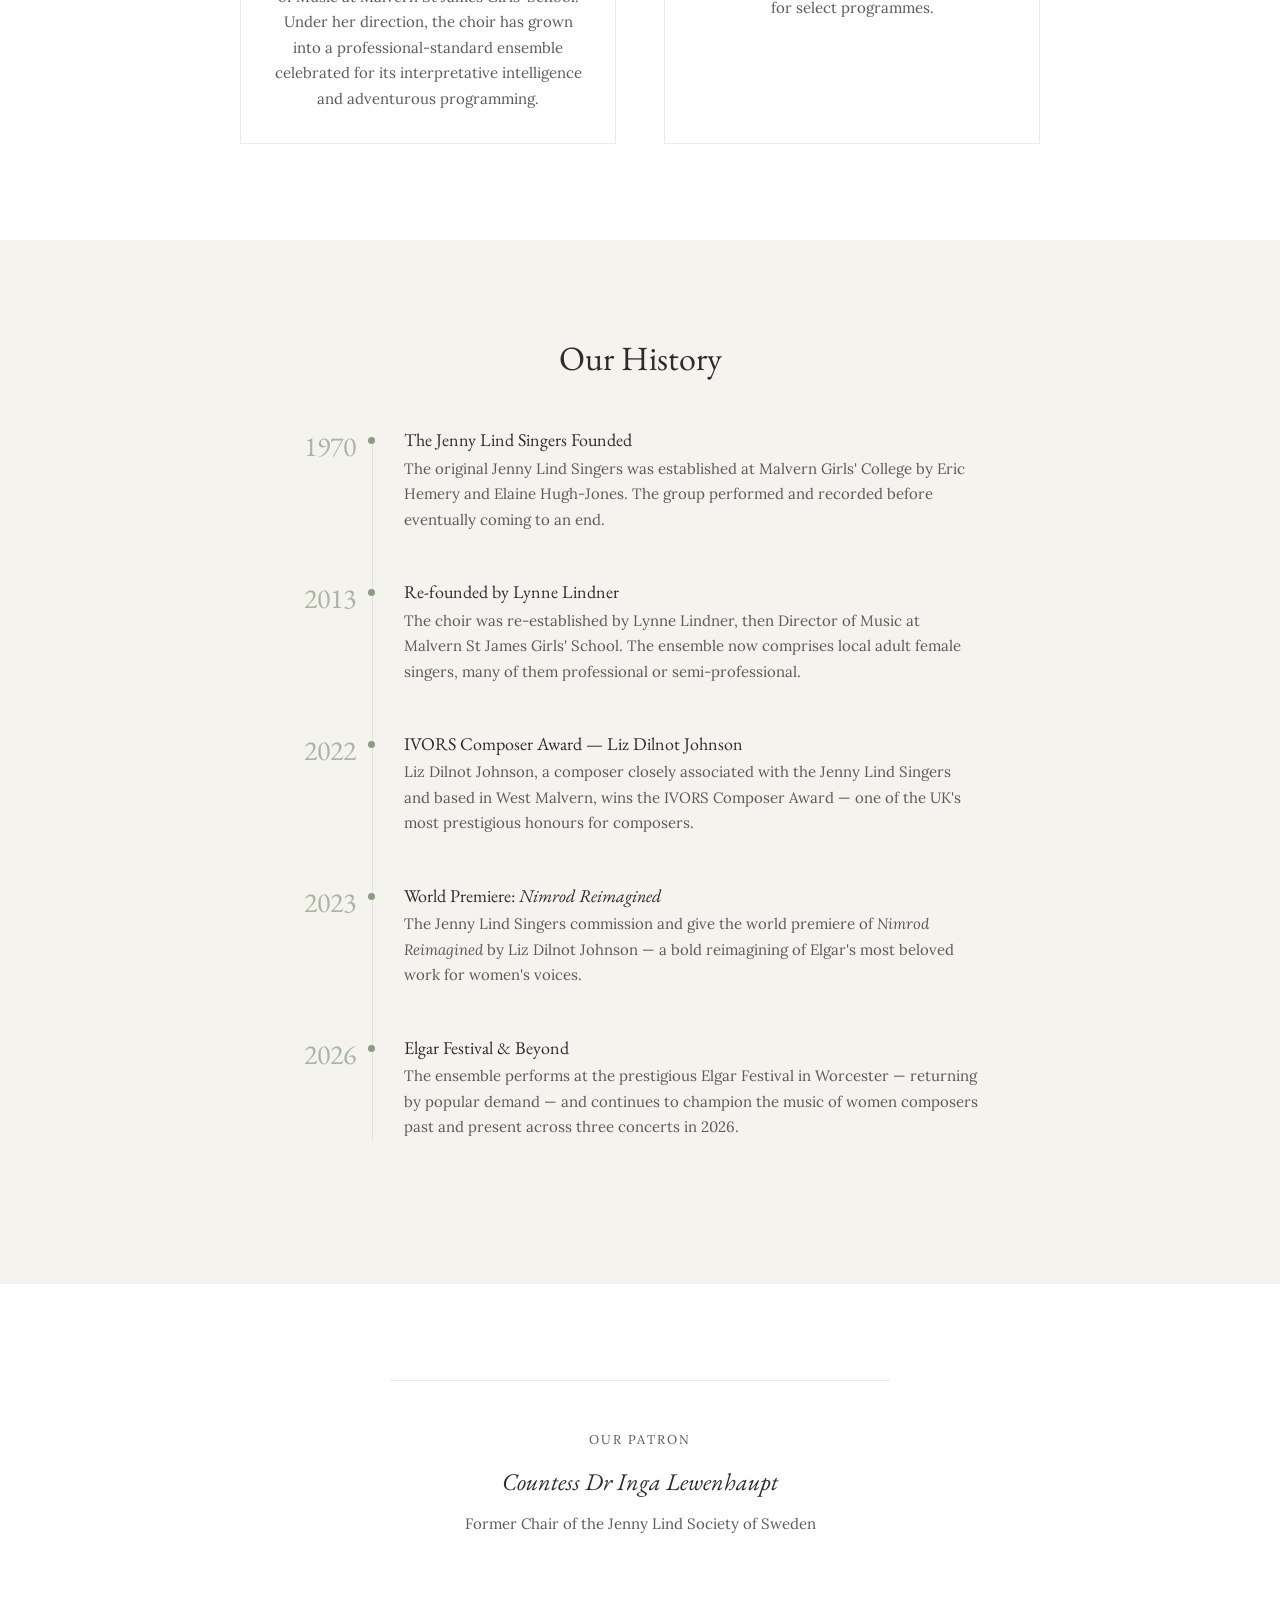
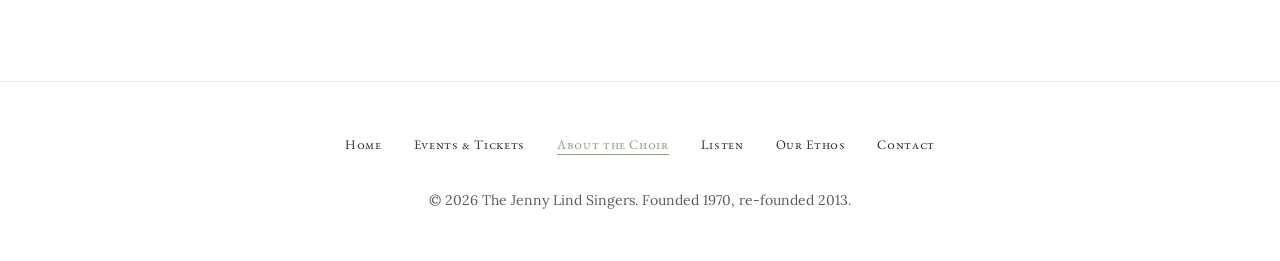
==== commit 7b154afb: "Add professional photography to About, Events, Listen, Ethos pages Six photos from the Elgar Festiva" ====
--- a/about.html
+++ b/about.html
@@ -46,7 +46,7 @@
             <div class="container">
                 <div class="about-intro-grid">
                     <div>
-                        <img src="extracted/group-photo.jpg" alt="The Jenny Lind Singers in performance, December 2025. Photograph by Michael Whitefoot.">
+                        <img src="photos/choir-group.jpg" alt="The Jenny Lind Singers at the Elgar Festival 2025, All Saints Worcester. Photograph © Michael Whitefoot." style="width: 100%; height: auto; display: block;">
                     </div>
                     <div class="about-intro-text">
                         <h2>Who We Are</h2>
@@ -64,7 +64,7 @@
                 <h2 style="text-align: center; margin-bottom: 3rem;">The Team</h2>
                 <div class="people-grid">
                     <div class="profile-card">
-                        <div class="profile-initial">LL</div>
+                        <img src="photos/lynne-conducting.jpg" alt="Lynne Lindner conducting" class="profile-photo">
                         <h3>Lynne Lindner</h3>
                         <p class="profile-role">Conductor &amp; Director</p>
                         <p>Lynne Lindner re-founded the Jenny Lind Singers in 2013 during her time as Director of Music at Malvern St James Girls' School. Under her direction, the choir has grown into a professional-standard ensemble celebrated for its interpretative intelligence and adventurous programming.</p>
--- a/styles.css
+++ b/styles.css
@@ -266,6 +266,16 @@
 .patron-title { font-size: 0.8rem; text-transform: uppercase; letter-spacing: 0.15em; color: var(--text-light); margin-bottom: 0.75rem; }
 .patron-name { font-family: 'EB Garamond', serif; font-size: 1.5rem; font-style: italic; color: var(--text-dark); margin-bottom: 0.5rem; }
 .patron-note { font-size: 0.9375rem; color: var(--text-light); }
+
+/* ===== Photography ===== */
+.profile-photo { width: 120px; height: 120px; border-radius: 50%; object-fit: cover; object-position: center top; display: block; margin: 0 auto 1.5rem; }
+.past-photo { max-width: 800px; margin: 0 auto 3rem; }
+.past-photo img { width: 100%; height: auto; display: block; }
+.past-photo figcaption { font-size: 0.8125rem; color: var(--text-light); text-align: right; margin-top: 0.5rem; font-style: italic; }
+.listen-photo { max-width: 700px; margin: 0 auto 2.5rem; }
+.listen-photo img { width: 100%; height: auto; display: block; }
+.ethos-photo { max-width: 500px; margin: 0 auto 3rem; }
+.ethos-photo img { width: 100%; height: auto; display: block; }
 
 /* ===== Timeline ===== */
 .timeline { position: relative; max-width: 680px; margin: 0 auto; padding-left: 0; }
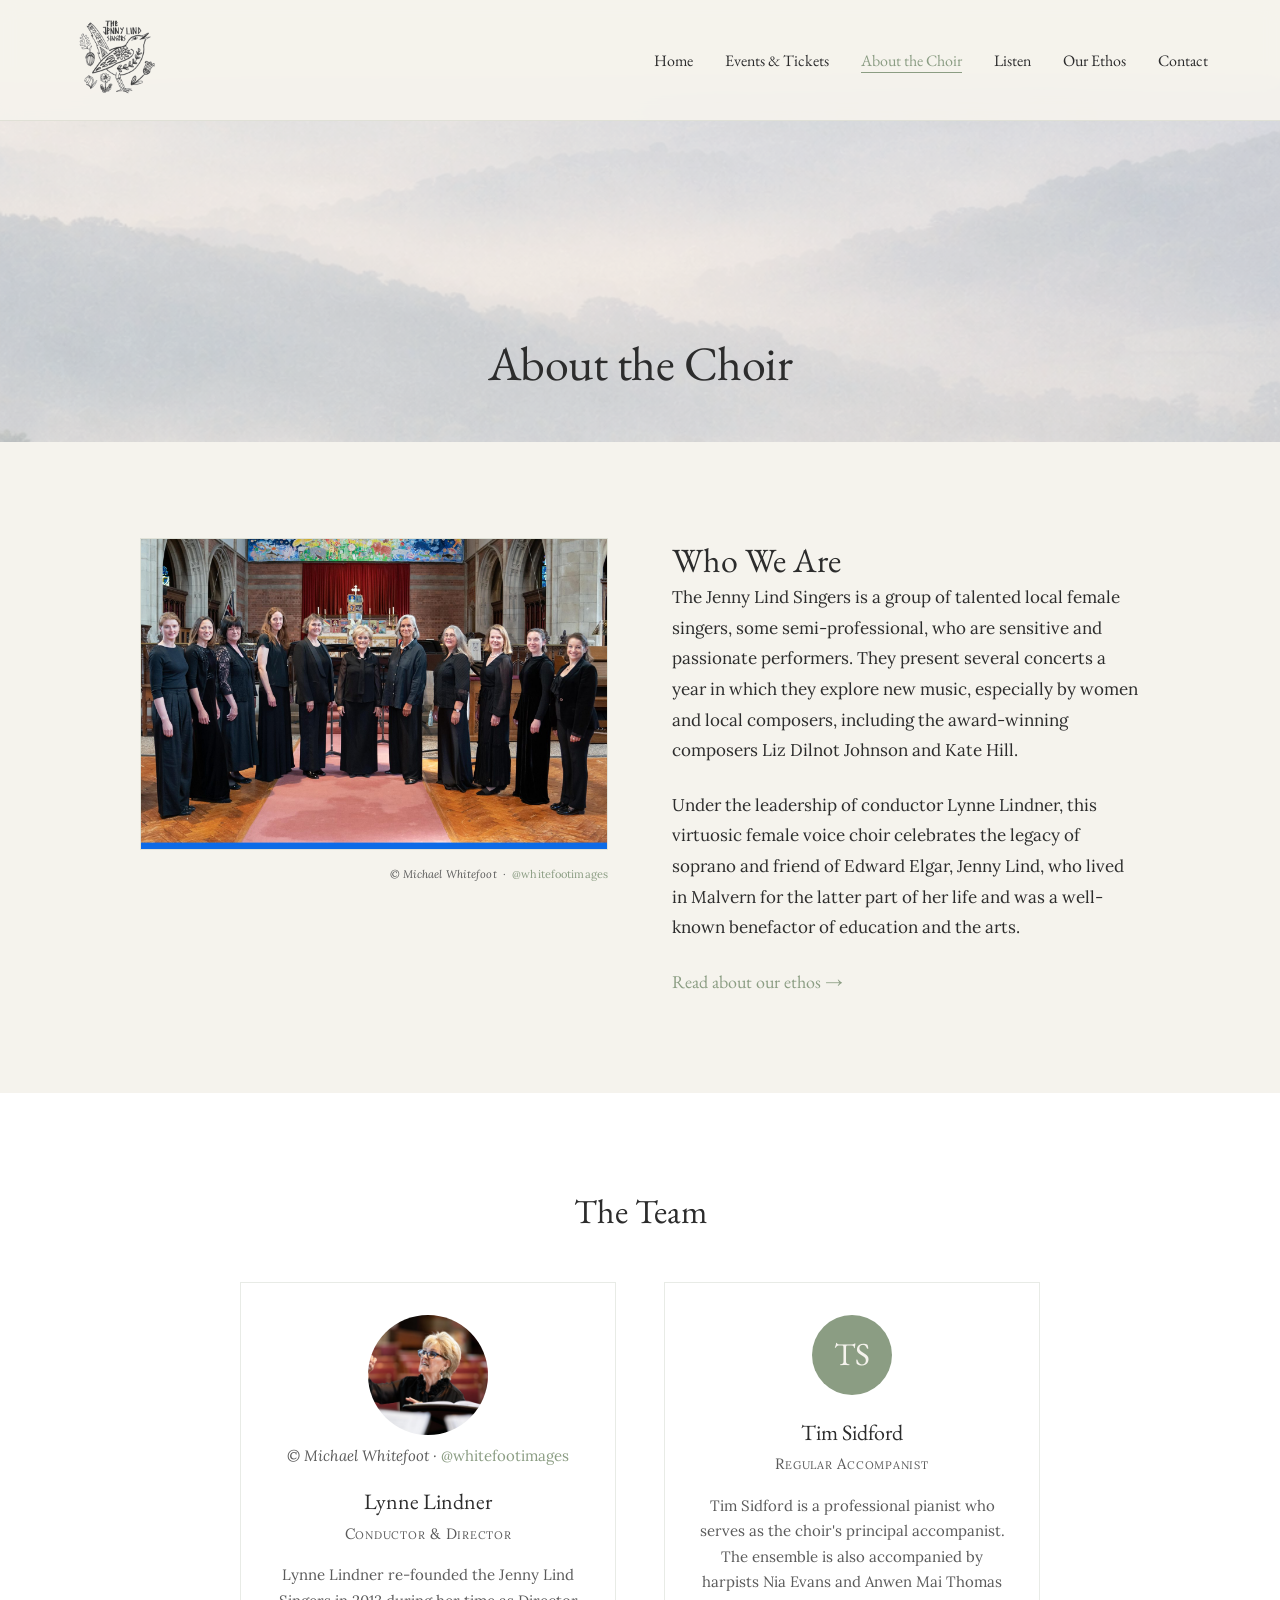
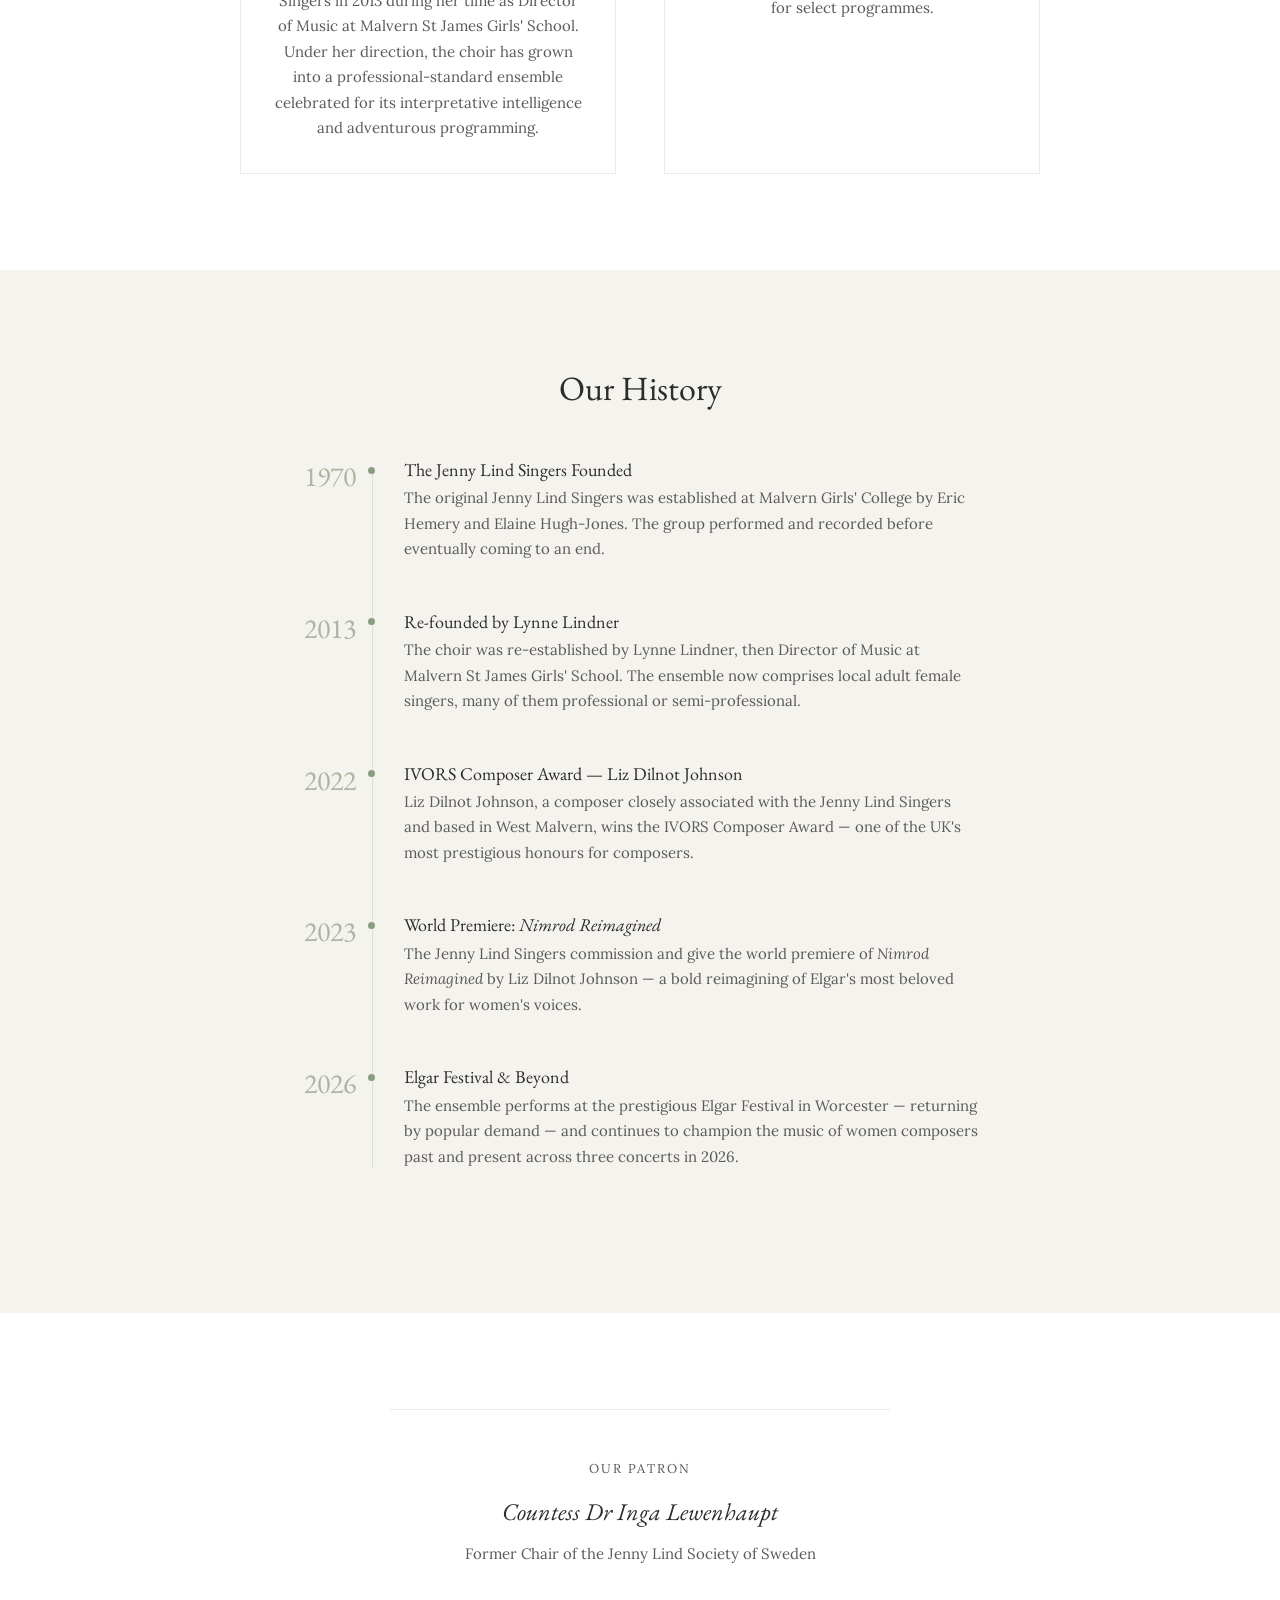
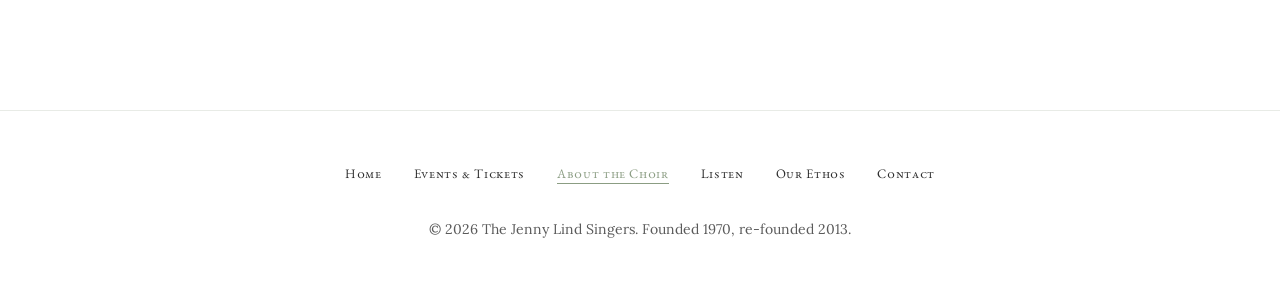
==== commit 0ee24ef0: "Add photo credits: Michael Whitefoot / @whitefootimages on all photo pages Co-Authored-By: Claude So" ====
--- a/about.html
+++ b/about.html
@@ -45,9 +45,10 @@
         <section>
             <div class="container">
                 <div class="about-intro-grid">
-                    <div>
-                        <img src="photos/choir-group.jpg" alt="The Jenny Lind Singers at the Elgar Festival 2025, All Saints Worcester. Photograph © Michael Whitefoot." style="width: 100%; height: auto; display: block;">
-                    </div>
+                    <figure class="photo-fig">
+                        <img src="photos/choir-group.jpg" alt="The Jenny Lind Singers at the Elgar Festival 2025, All Saints Worcester.">
+                        <figcaption>© Michael Whitefoot &nbsp;·&nbsp; <span class="photo-handle">@whitefootimages</span></figcaption>
+                    </figure>
                     <div class="about-intro-text">
                         <h2>Who We Are</h2>
                         <p>The Jenny Lind Singers is a group of talented local female singers, some semi-professional, who are sensitive and passionate performers. They present several concerts a year in which they explore new music, especially by women and local composers, including the award-winning composers Liz Dilnot Johnson and Kate Hill.</p>
@@ -65,6 +66,7 @@
                 <div class="people-grid">
                     <div class="profile-card">
                         <img src="photos/lynne-conducting.jpg" alt="Lynne Lindner conducting" class="profile-photo">
+                        <p class="profile-photo-credit">© Michael Whitefoot · <span class="photo-handle">@whitefootimages</span></p>
                         <h3>Lynne Lindner</h3>
                         <p class="profile-role">Conductor &amp; Director</p>
                         <p>Lynne Lindner re-founded the Jenny Lind Singers in 2013 during her time as Director of Music at Malvern St James Girls' School. Under her direction, the choir has grown into a professional-standard ensemble celebrated for its interpretative intelligence and adventurous programming.</p>
--- a/styles.css
+++ b/styles.css
@@ -268,14 +268,17 @@
 .patron-note { font-size: 0.9375rem; color: var(--text-light); }
 
 /* ===== Photography ===== */
-.profile-photo { width: 120px; height: 120px; border-radius: 50%; object-fit: cover; object-position: center top; display: block; margin: 0 auto 1.5rem; }
+.profile-photo { width: 120px; height: 120px; border-radius: 50%; object-fit: cover; object-position: center top; display: block; margin: 0 auto 0.5rem; }
+.profile-photo-credit { font-size: 0.6875rem; color: var(--text-light); text-align: center; margin-bottom: 1.25rem; font-style: italic; }
 .past-photo { max-width: 800px; margin: 0 auto 3rem; }
 .past-photo img { width: 100%; height: auto; display: block; }
-.past-photo figcaption { font-size: 0.8125rem; color: var(--text-light); text-align: right; margin-top: 0.5rem; font-style: italic; }
 .listen-photo { max-width: 700px; margin: 0 auto 2.5rem; }
 .listen-photo img { width: 100%; height: auto; display: block; }
 .ethos-photo { max-width: 500px; margin: 0 auto 3rem; }
 .ethos-photo img { width: 100%; height: auto; display: block; }
+/* Shared photo credit caption */
+.photo-fig figcaption { font-size: 0.6875rem; color: var(--text-light); text-align: right; margin-top: 0.375rem; font-style: italic; letter-spacing: 0.01em; }
+.photo-handle { color: var(--sage-green); font-style: normal; }
 
 /* ===== Timeline ===== */
 .timeline { position: relative; max-width: 680px; margin: 0 auto; padding-left: 0; }
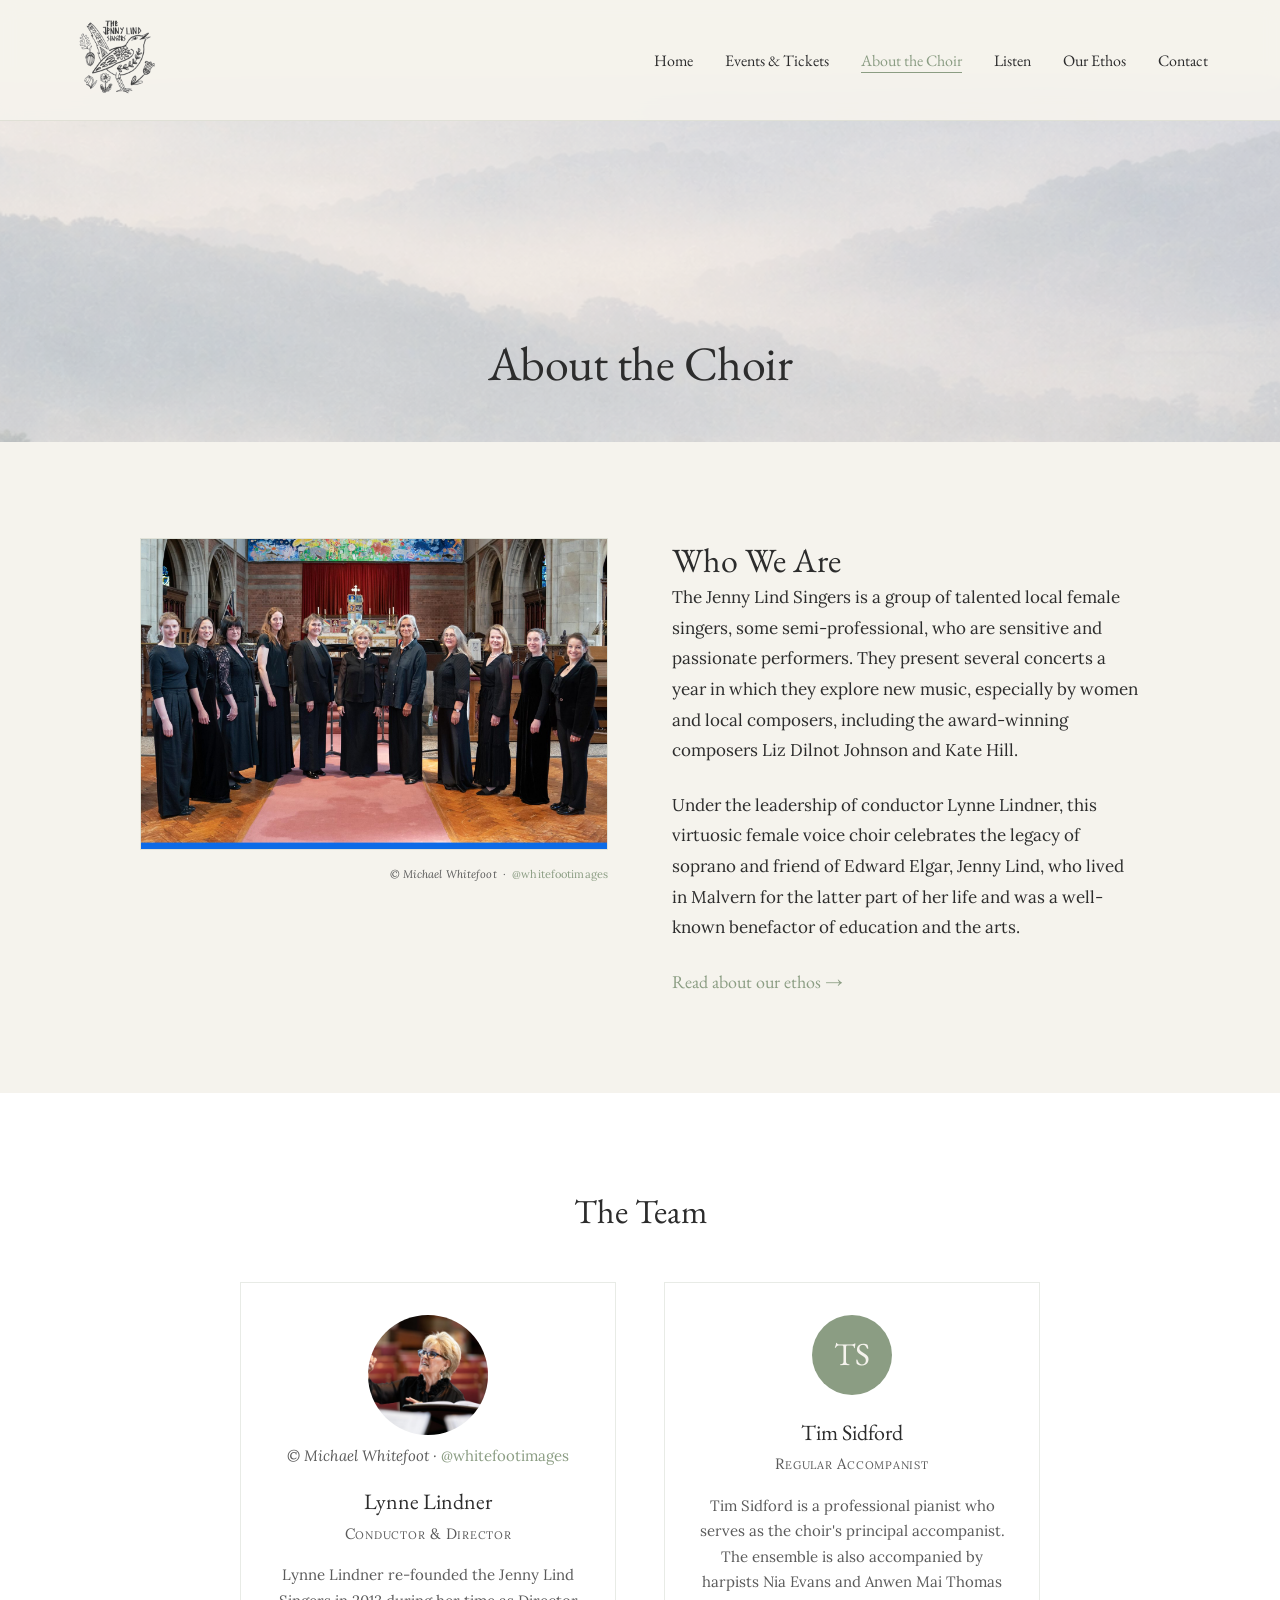
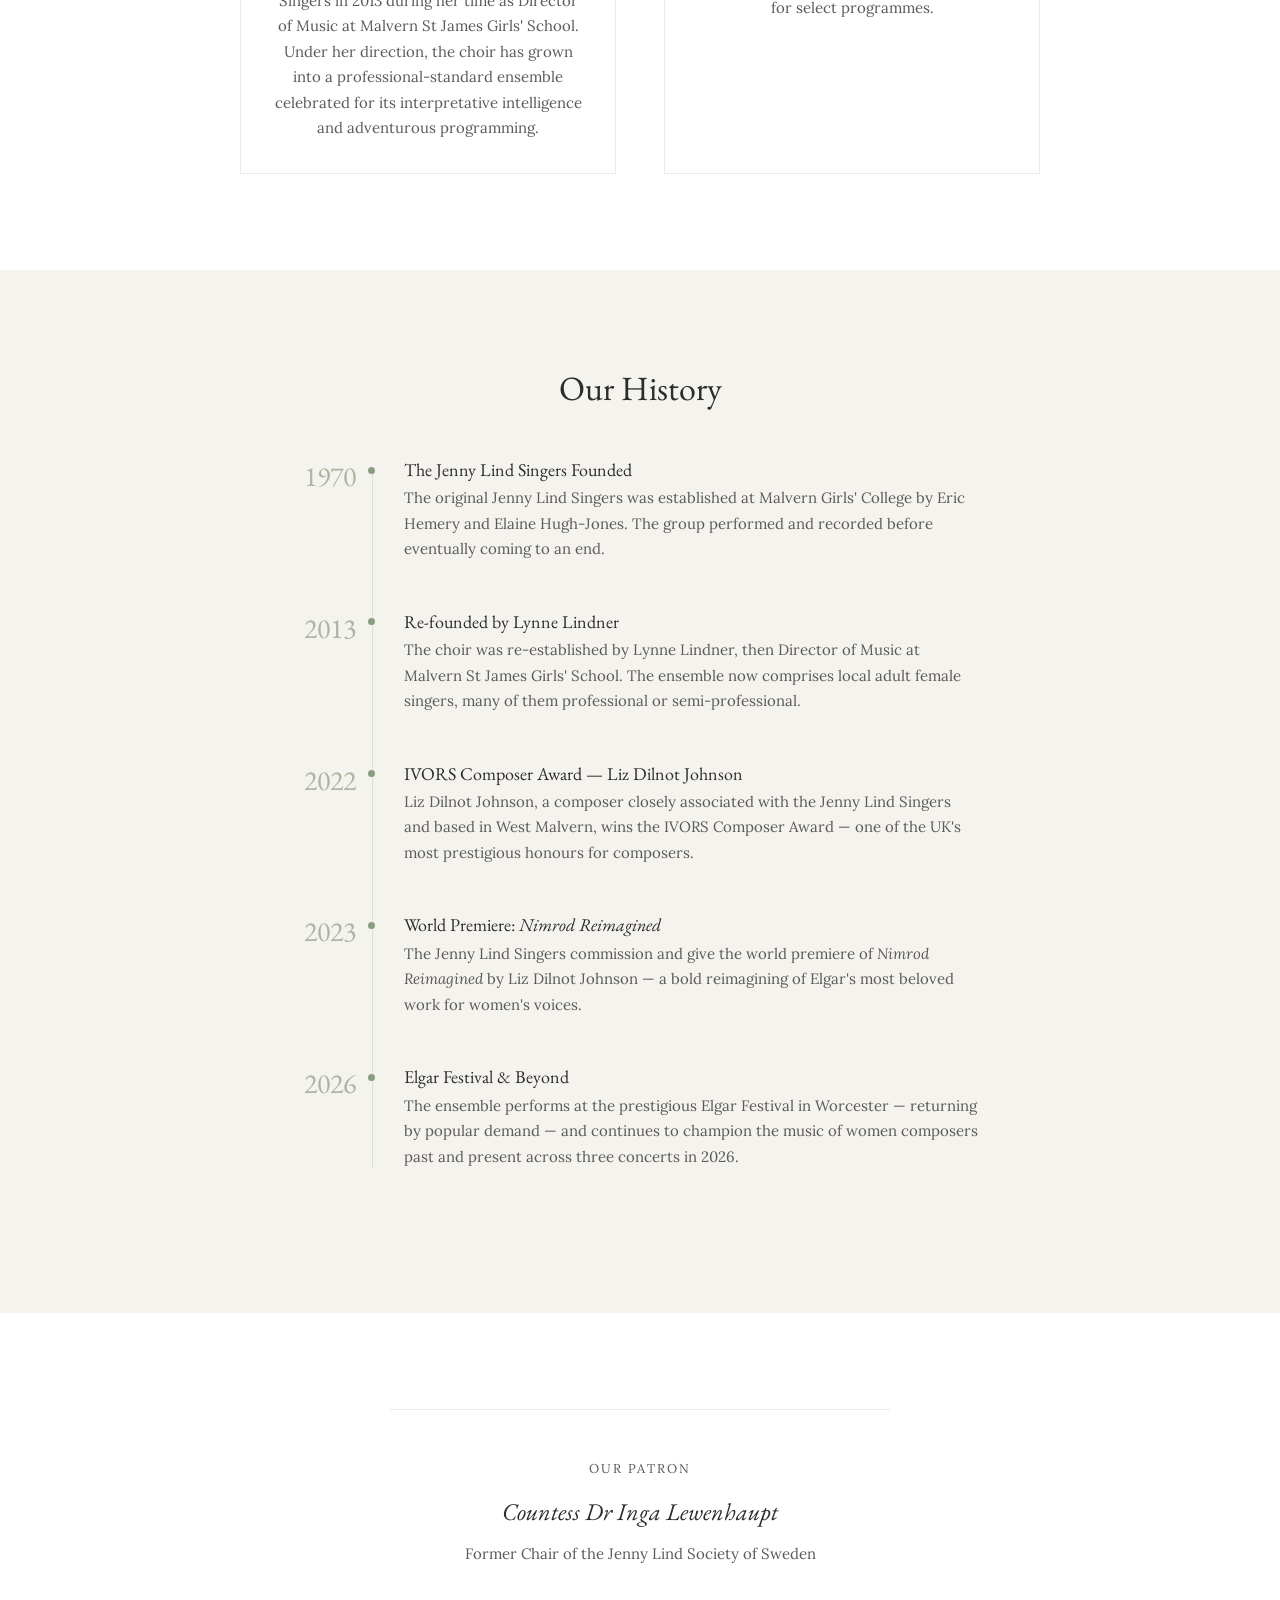
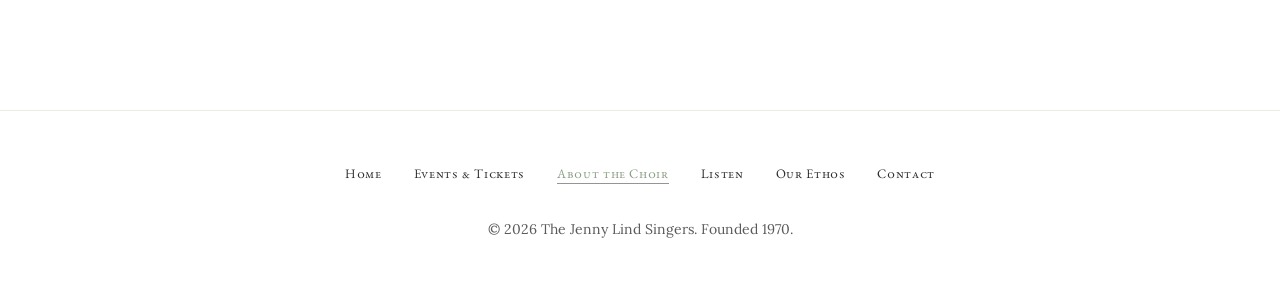
==== commit d3c29436: "Remove 're-founded 2013' from footer copyright line across all pages Co-Authored-By: Claude Sonnet 4" ====
--- a/about.html
+++ b/about.html
@@ -155,7 +155,7 @@
                     <li><a href="contact.html">Contact</a></li>
                 </ul>
             </nav>
-            <p class="copyright">© 2026 The Jenny&nbsp;Lind Singers. Founded 1970, re-founded 2013.</p>
+            <p class="copyright">© 2026 The Jenny&nbsp;Lind Singers. Founded 1970.</p>
         </div>
     </footer>
 
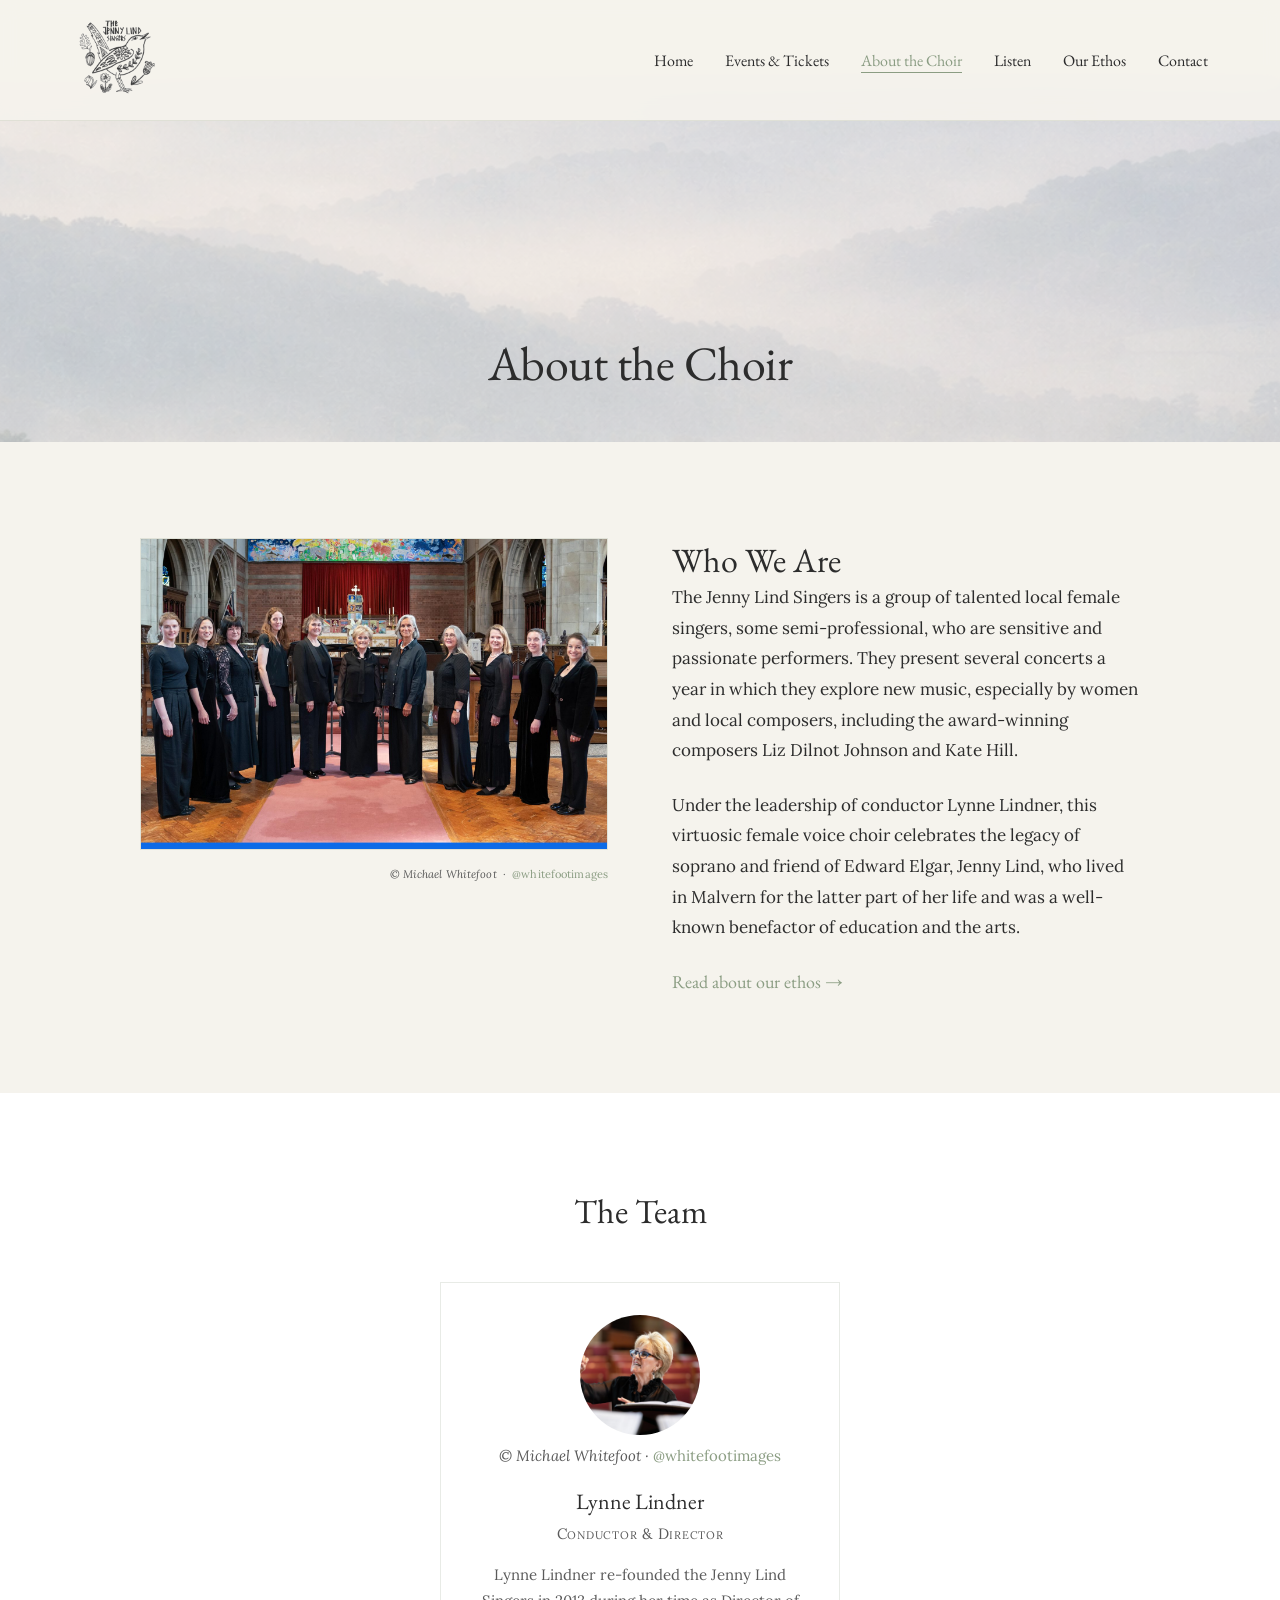
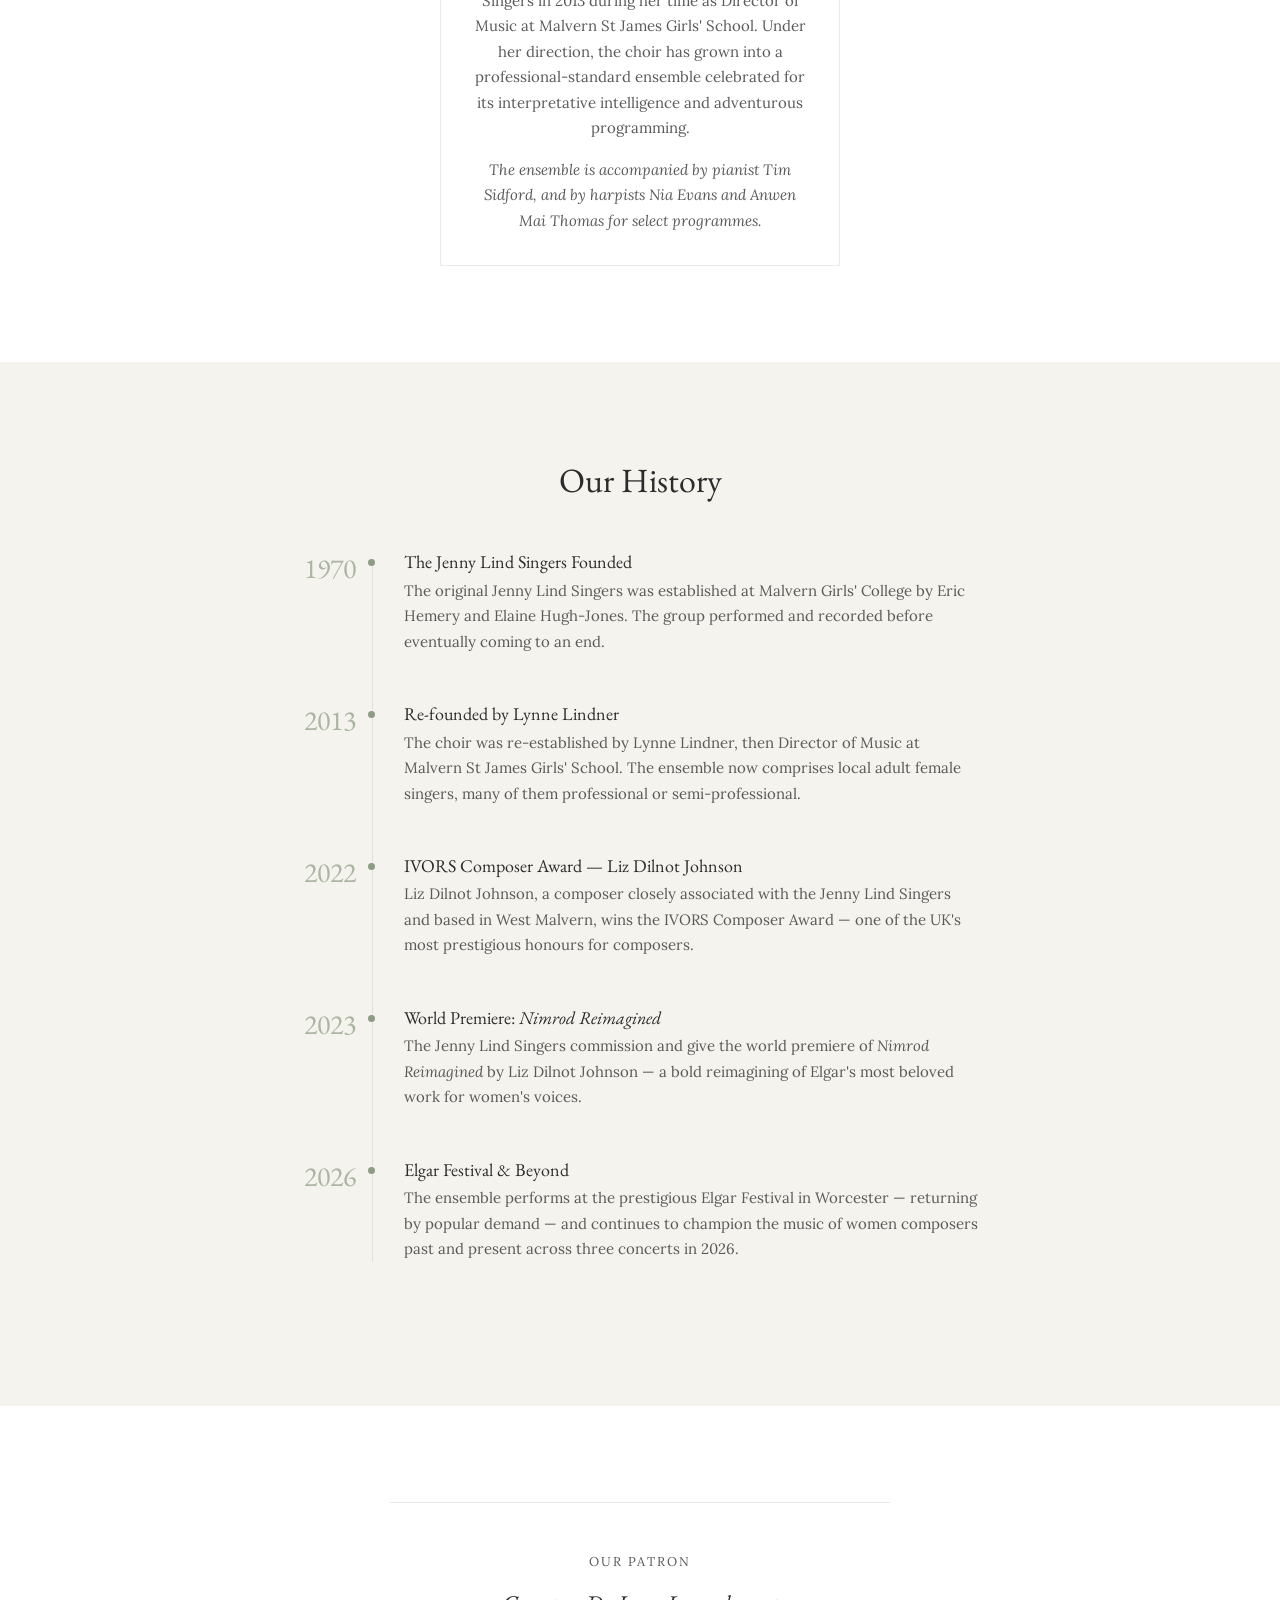
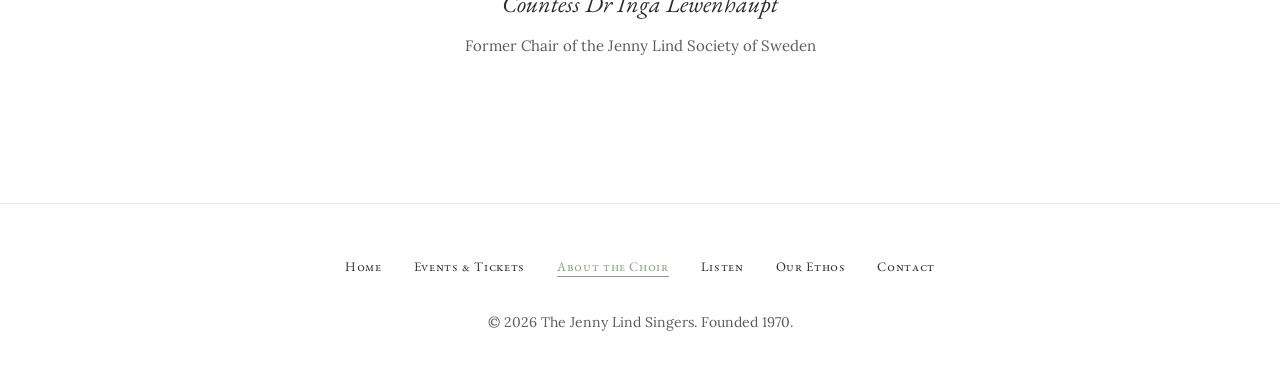
==== commit 934a2ef1: "Reduce Tim Sidford to a supporting note within Lynne's profile card Co-Authored-By: Claude Sonnet 4." ====
--- a/about.html
+++ b/about.html
@@ -8,6 +8,7 @@
     <link rel="preconnect" href="https://fonts.googleapis.com">
     <link rel="preconnect" href="https://fonts.gstatic.com" crossorigin>
     <link href="https://fonts.googleapis.com/css2?family=EB+Garamond:ital,wght@0,400;0,500;0,600;1,400&family=Lora:ital,wght@0,400;0,500;1,400&display=swap" rel="stylesheet">
+    <link rel="icon" type="image/svg+xml" href="favicon.svg">
     <link rel="stylesheet" href="styles.css">
 </head>
 <body>
@@ -63,19 +64,14 @@
         <section style="background: white;">
             <div class="container">
                 <h2 style="text-align: center; margin-bottom: 3rem;">The Team</h2>
-                <div class="people-grid">
+                <div class="people-grid people-grid--single">
                     <div class="profile-card">
                         <img src="photos/lynne-conducting.jpg" alt="Lynne Lindner conducting" class="profile-photo">
                         <p class="profile-photo-credit">© Michael Whitefoot · <span class="photo-handle">@whitefootimages</span></p>
                         <h3>Lynne Lindner</h3>
                         <p class="profile-role">Conductor &amp; Director</p>
                         <p>Lynne Lindner re-founded the Jenny Lind Singers in 2013 during her time as Director of Music at Malvern St James Girls' School. Under her direction, the choir has grown into a professional-standard ensemble celebrated for its interpretative intelligence and adventurous programming.</p>
-                    </div>
-                    <div class="profile-card">
-                        <div class="profile-initial">TS</div>
-                        <h3>Tim Sidford</h3>
-                        <p class="profile-role">Regular Accompanist</p>
-                        <p>Tim Sidford is a professional pianist who serves as the choir's principal accompanist. The ensemble is also accompanied by harpists Nia Evans and Anwen Mai Thomas for select programmes.</p>
+                        <p class="accompanist-note">The ensemble is accompanied by pianist Tim Sidford, and by harpists Nia Evans and Anwen Mai Thomas for select programmes.</p>
                     </div>
                 </div>
             </div>
--- a/styles.css
+++ b/styles.css
@@ -251,6 +251,8 @@
 .about-intro-grid img { width: 100%; height: auto; border: 1px solid var(--border-subtle); }
 .about-intro-text p { font-size: 1.0625rem; line-height: 1.8; margin-bottom: 1.5rem; }
 .people-grid { display: grid; grid-template-columns: 1fr 1fr; gap: 3rem; max-width: 800px; margin: 0 auto; }
+.people-grid--single { grid-template-columns: 1fr; max-width: 400px; }
+.accompanist-note { font-size: 0.875rem; color: var(--text-light); margin-top: 1rem; font-style: italic; }
 .profile-card { text-align: center; padding: 2rem; border: 1px solid var(--border-subtle); background: white; }
 .profile-initial {
     width: 80px; height: 80px; border-radius: 50%;
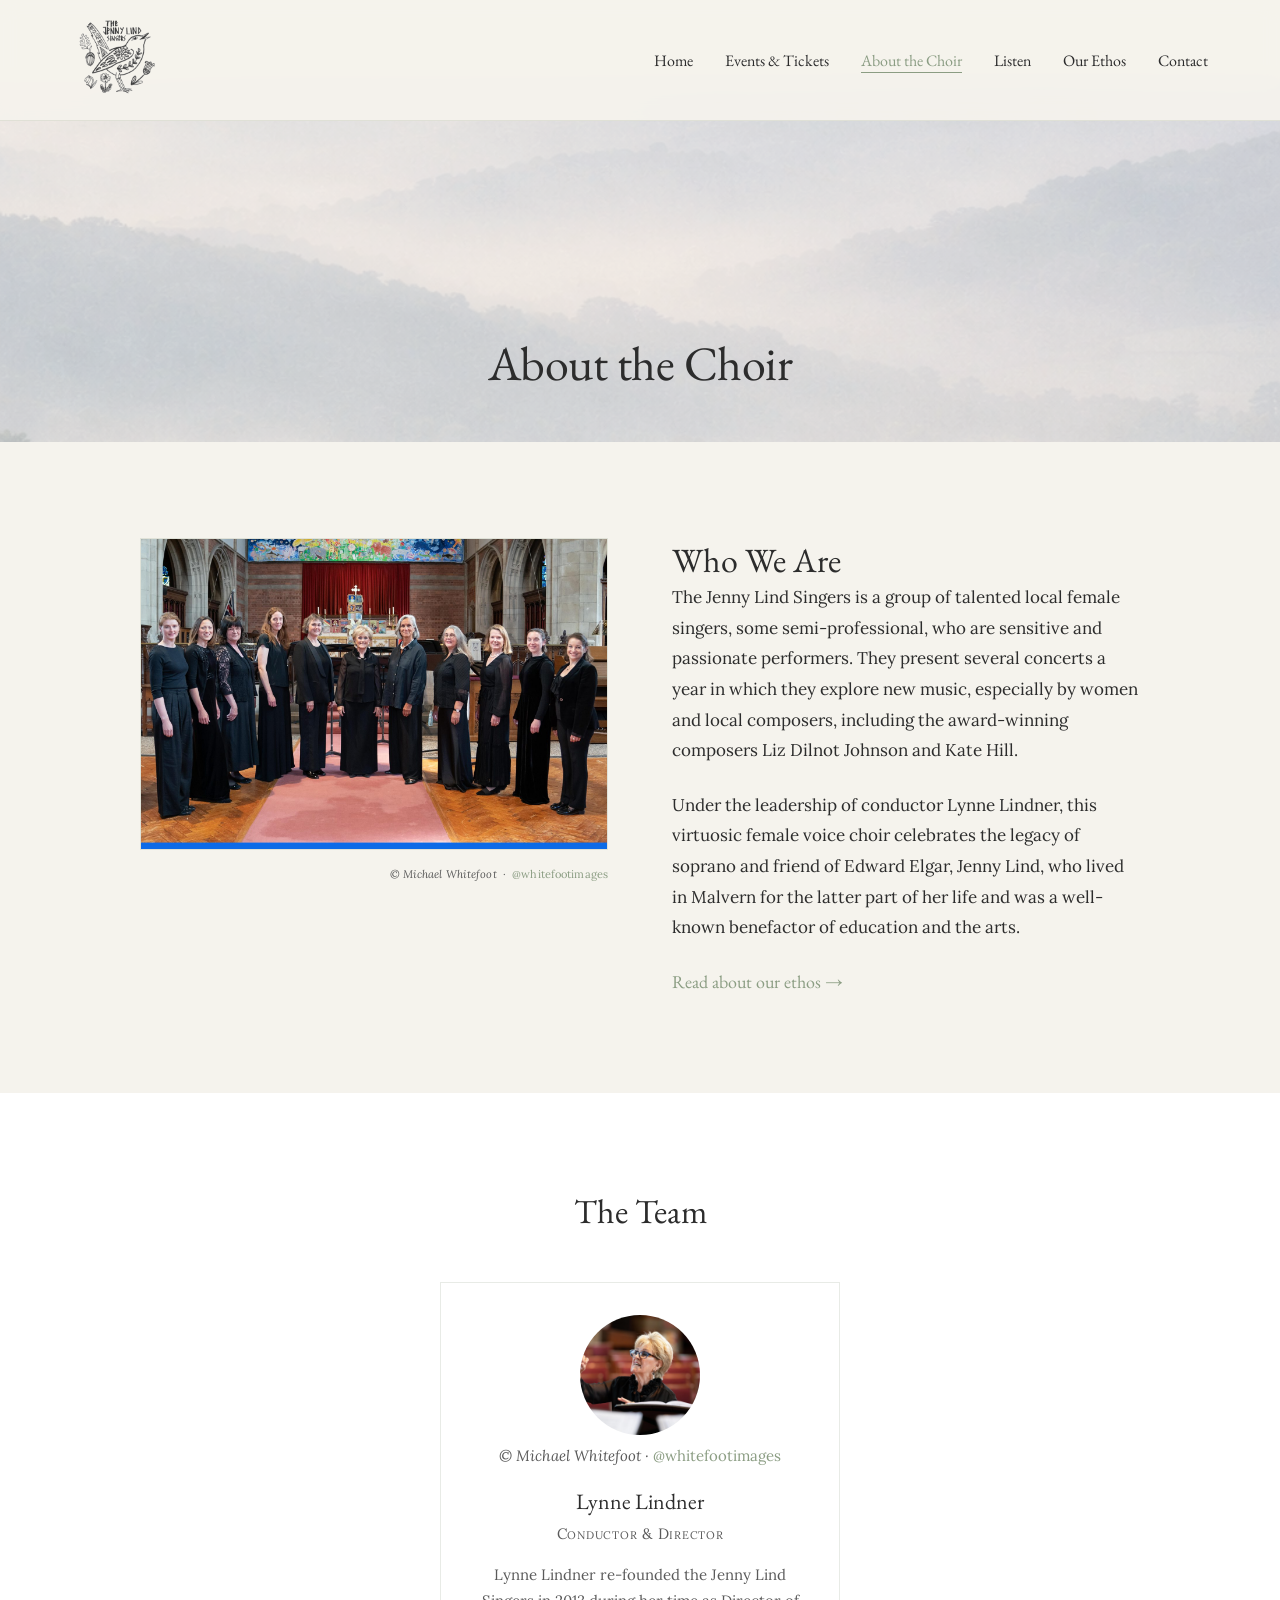
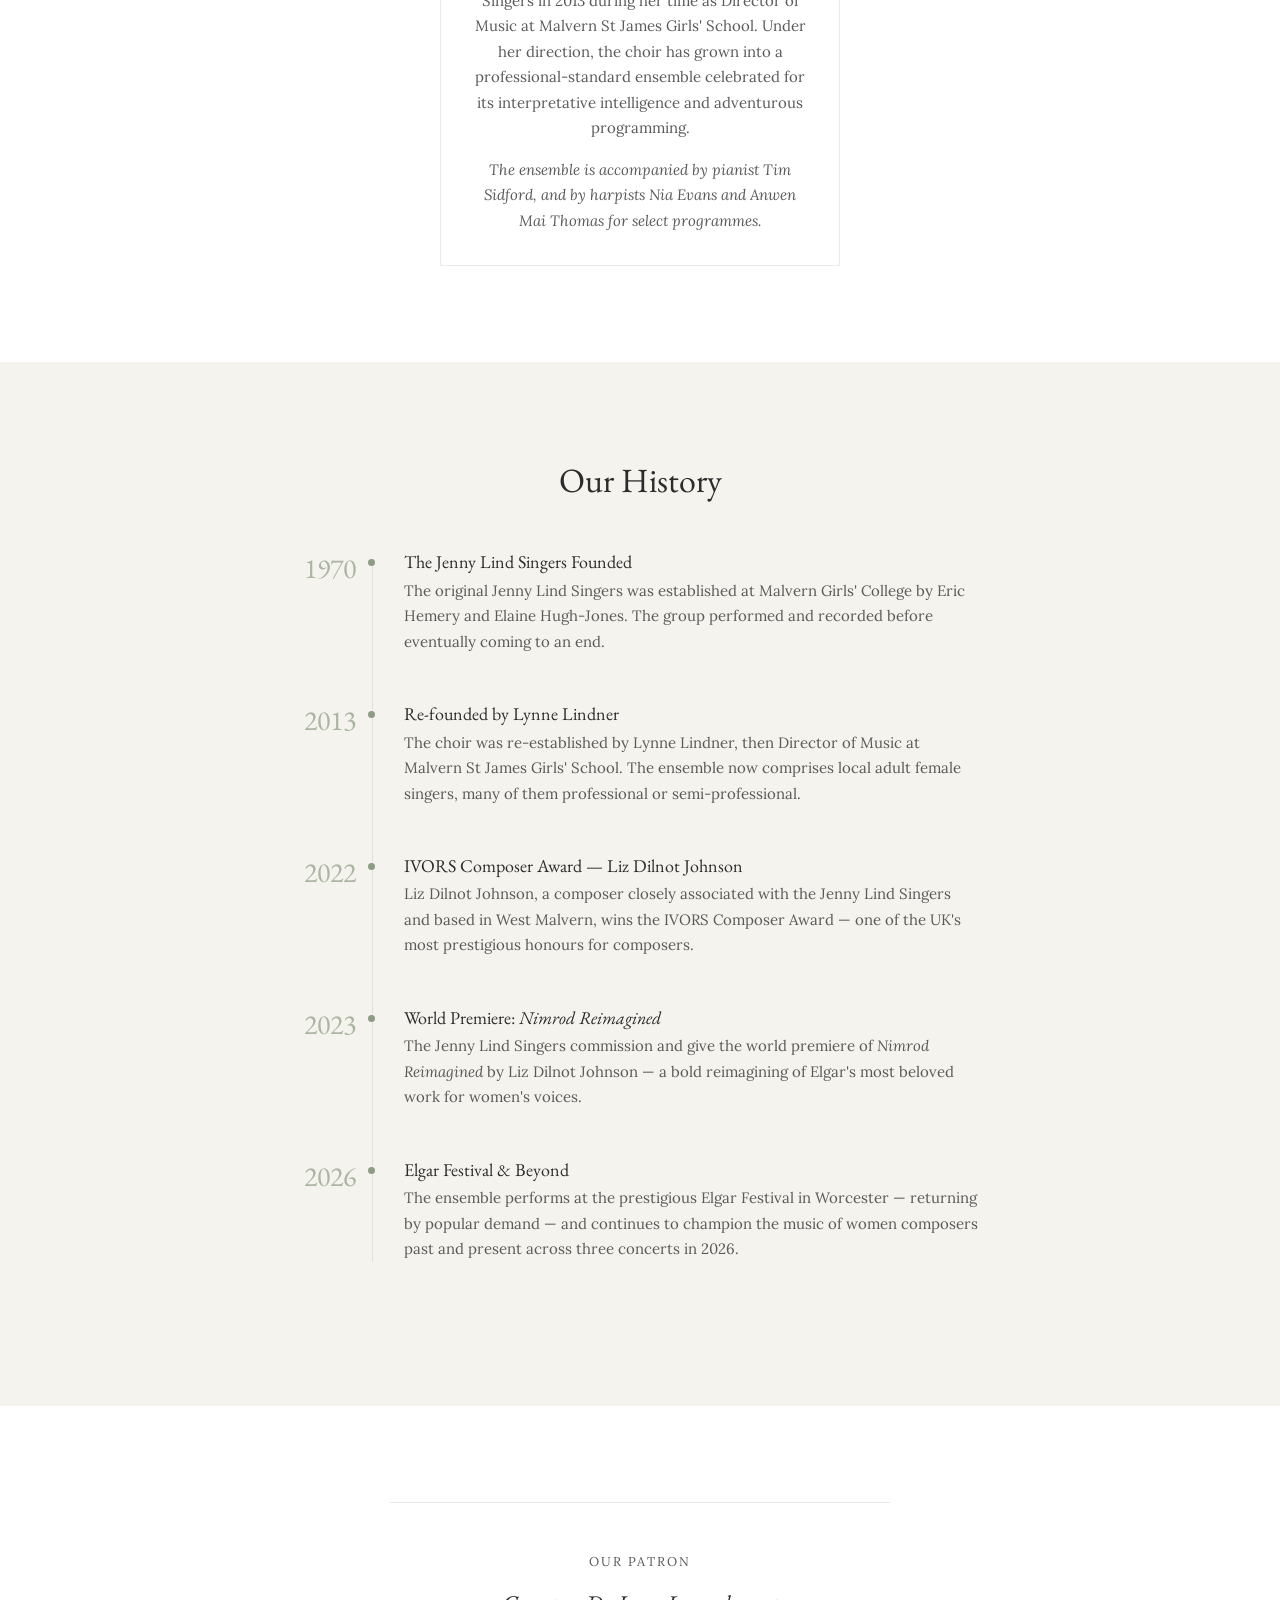
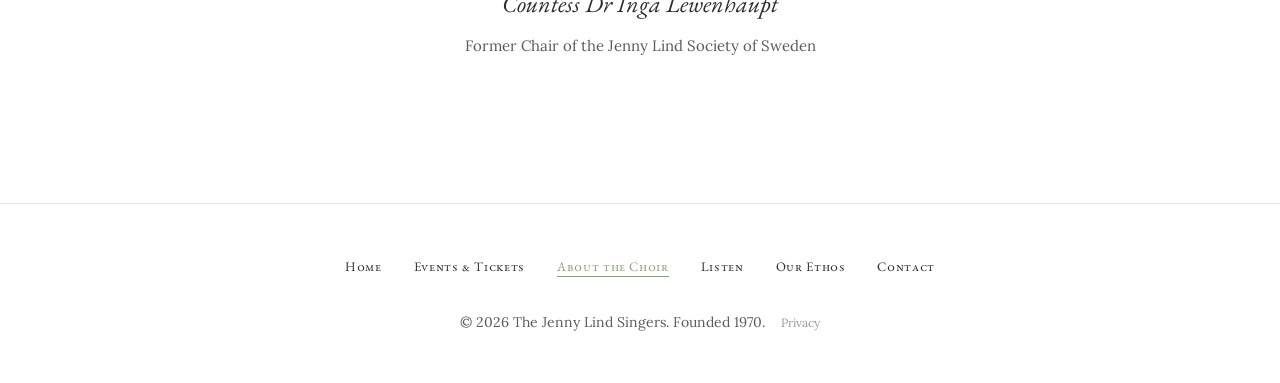
==== commit be845446: "Add privacy policy page and discreet footer link across all pages Co-Authored-By: Claude Sonnet 4.6 " ====
--- a/about.html
+++ b/about.html
@@ -151,7 +151,7 @@
                     <li><a href="contact.html">Contact</a></li>
                 </ul>
             </nav>
-            <p class="copyright">© 2026 The Jenny&nbsp;Lind Singers. Founded 1970.</p>
+            <p class="copyright">© 2026 The Jenny&nbsp;Lind Singers. Founded 1970. <a href="privacy.html" class="privacy-link">Privacy</a></p>
         </div>
     </footer>
 
--- a/styles.css
+++ b/styles.css
@@ -237,6 +237,13 @@
 }
 .footer-nav a:hover { color: var(--sage-green); text-decoration: none; }
 .copyright { color: var(--text-light); font-size: 0.875rem; }
+.privacy-link { color: var(--text-light); font-size: 0.75rem; opacity: 0.6; margin-left: 0.75rem; }
+.privacy-link:hover { opacity: 1; text-decoration: underline; }
+.privacy-body { max-width: 680px; margin: 0 auto; }
+.privacy-body h2 { font-size: 1.375rem; margin: 2.5rem 0 0.75rem; }
+.privacy-body h3 { font-size: 1.125rem; margin: 1.5rem 0 0.5rem; color: var(--text-light); }
+.privacy-body p { margin-bottom: 1rem; }
+.privacy-updated { font-size: 0.875rem; color: var(--text-light); font-style: italic; margin-bottom: 2rem; }
 
 /* ===== Focus States ===== */
 a:focus, button:focus, input:focus, select:focus, textarea:focus {
